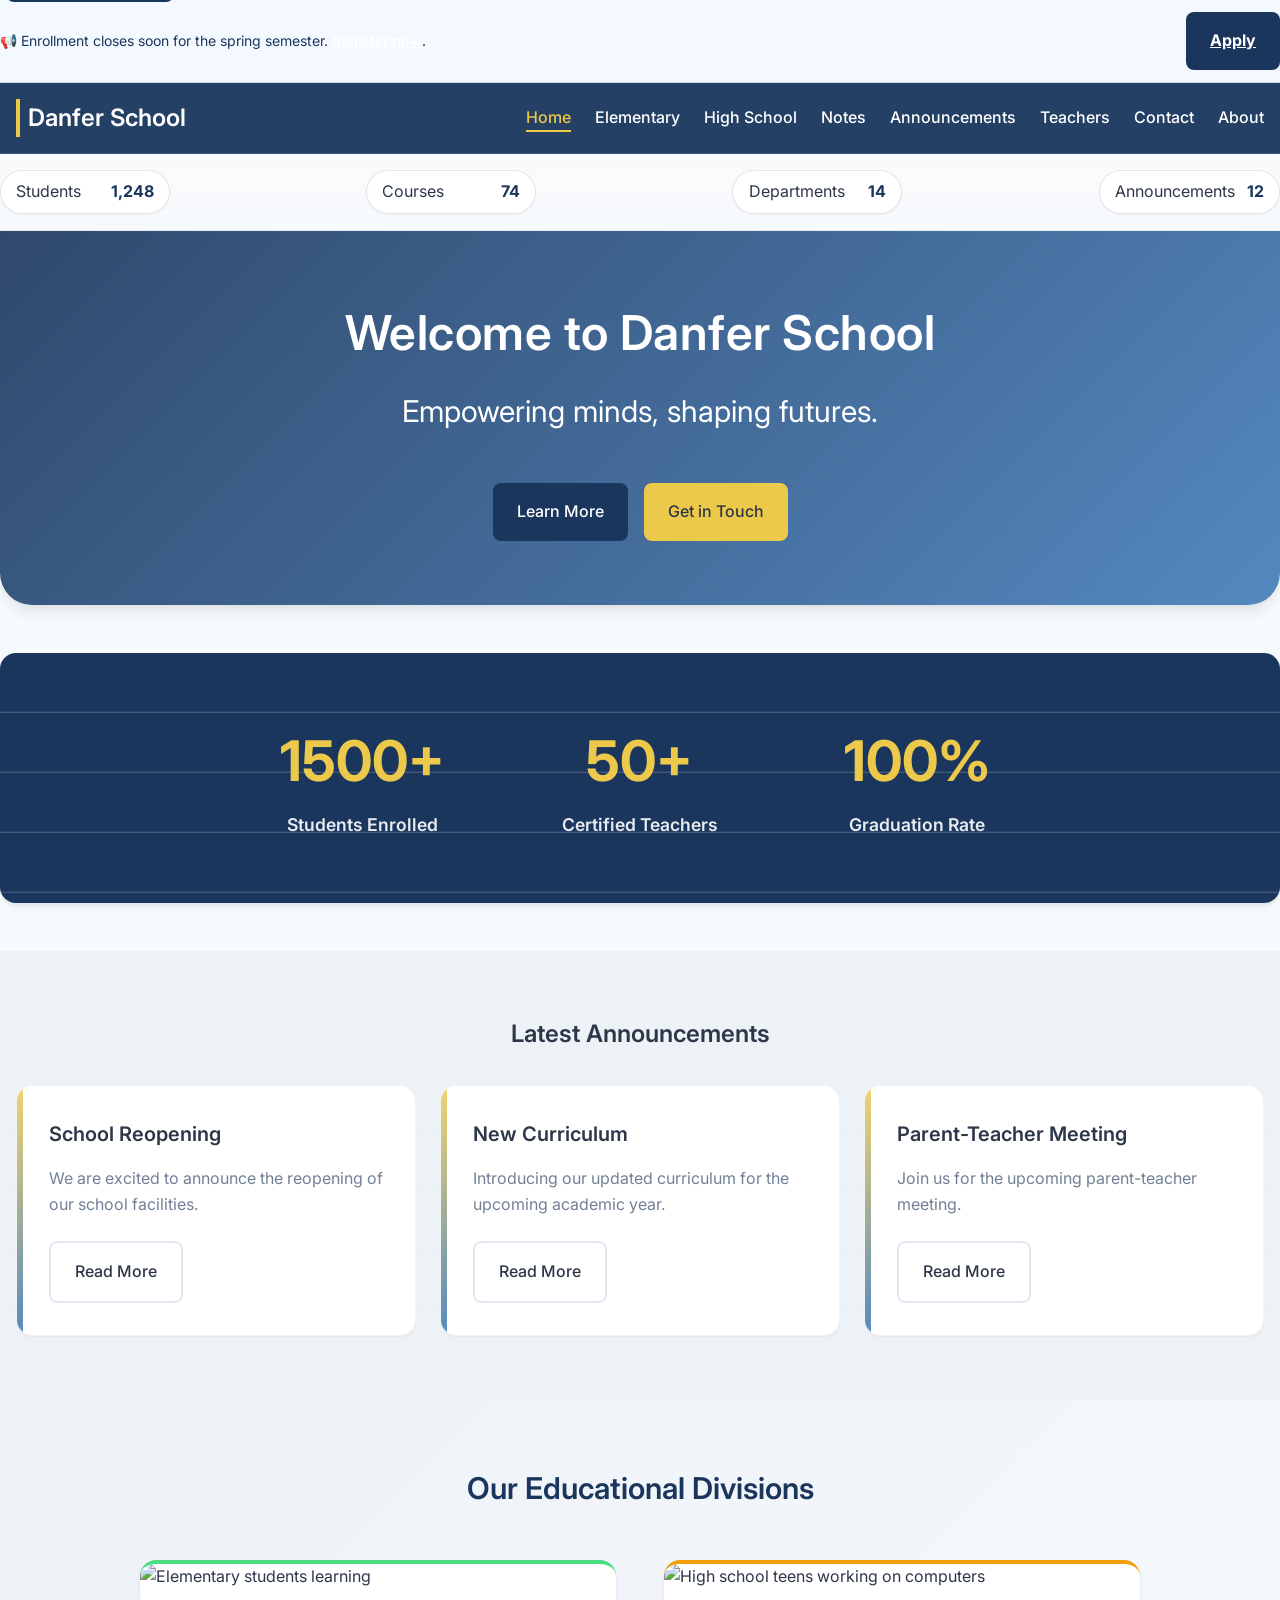
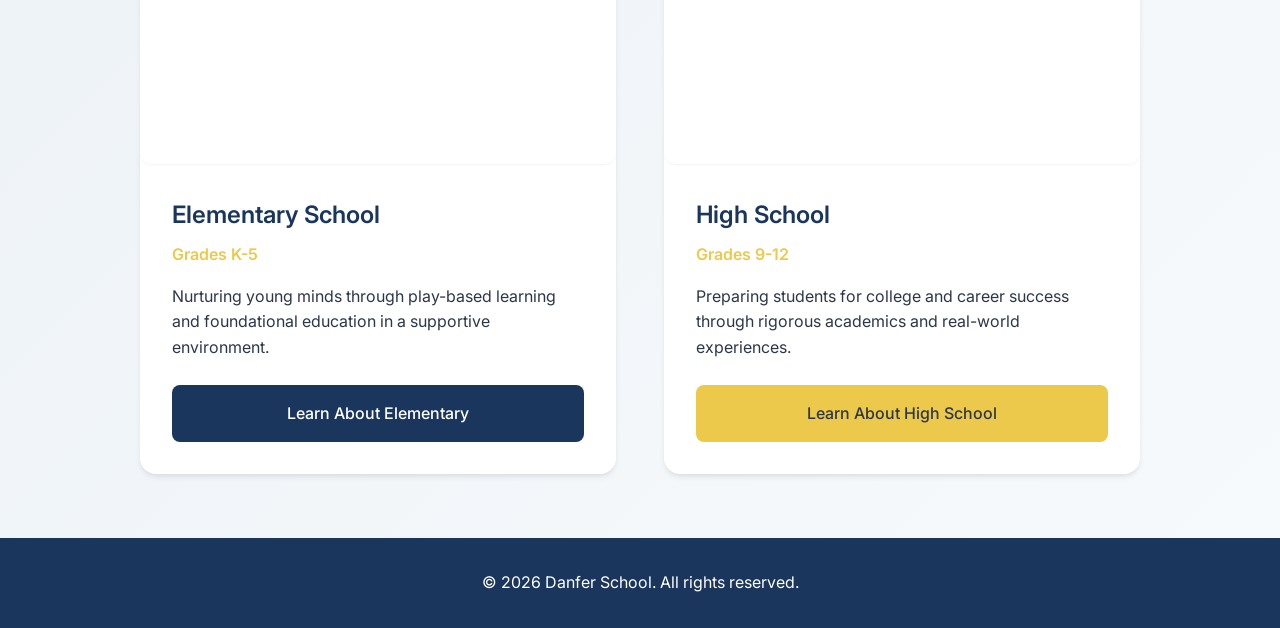
==== index.html @ e5ae19fd "Initial commit: Completely modernized Danfer School with premium SaaS styling and dynamic JS animati" ====
<!DOCTYPE html>
<html lang="en">
<head>
    <meta charset="UTF-8">
    <meta name="viewport" content="width=device-width, initial-scale=1.0">
    <title>Danfer School - Home</title>
    <link rel="stylesheet" href="styles.css">
    <link href="https://fonts.googleapis.com/css2?family=Inter:wght@400;600;700&family=Roboto:wght@400;500&display=swap" rel="stylesheet">
</head>
<body>
    <a href="#main-content" class="skip-link">Skip to main content</a>
    <div class="global-alert">
        <div class="container">
            <p>📢 Enrollment closes soon for the spring semester. <a href="contact.html">Register now</a>.</p>
            <a href="contact.html" class="btn btn-primary">Apply</a>
        </div>
    </div>
    <header class="navbar">
        <div class="container">
            <div class="navbar-brand">
                <h1>Danfer School</h1>
            </div>
            <nav class="navbar-nav">
                <ul>
                    <li><a href="index.html" class="active">Home</a></li>
                    <li><a href="elementary.html">Elementary</a></li>
                    <li><a href="highschool.html">High School</a></li>
                    <li><a href="notes.html">Notes</a></li>
                    <li><a href="announcements.html">Announcements</a></li>
                    <li><a href="teachers.html">Teachers</a></li>
                    <li><a href="contact.html">Contact</a></li>
                    <li><a href="about.html">About</a></li>
                </ul>
            </nav>
            <div class="hamburger">
                <span></span>
                <span></span>
                <span></span>
            </div>
        </div>
    </header>

    <div class="dashboard-widgets">
        <div class="container widget-row">
            <div class="widget-pill"><span>Students</span><strong>1,248</strong></div>
            <div class="widget-pill"><span>Courses</span><strong>74</strong></div>
            <div class="widget-pill"><span>Departments</span><strong>14</strong></div>
            <div class="widget-pill"><span>Announcements</span><strong>12</strong></div>
        </div>
    </div>

    <main id="main-content">
        <section class="hero hero-carousel section fade-up">
            <!-- Carousel Backgrounds -->
            <div class="hero-bg active" style="background-image: linear-gradient(135deg, rgba(26, 54, 93, 0.9), rgba(43, 108, 176, 0.8)), url('https://images.unsplash.com/photo-1523050854058-8df90110c9f1?q=80&w=1600&auto=format&fit=crop');"></div>
            <div class="hero-bg" style="background-image: linear-gradient(135deg, rgba(26, 54, 93, 0.9), rgba(43, 108, 176, 0.8)), url('https://images.unsplash.com/photo-1509062522246-3755977927d7?q=80&w=1600&auto=format&fit=crop');"></div>
            <div class="hero-bg" style="background-image: linear-gradient(135deg, rgba(26, 54, 93, 0.9), rgba(43, 108, 176, 0.8)), url('https://images.unsplash.com/photo-1529390079861-591de354faf5?q=80&w=1600&auto=format&fit=crop');"></div>
            
            <div class="container hero-content">
                <h2 id="hero-title">Welcome to Danfer School</h2>
                <p id="hero-subtitle">Empowering minds, shaping futures.</p>
                <div class="hero-buttons">
                    <a href="about.html" class="btn btn-primary">Learn More</a>
                    <a href="contact.html" class="btn btn-accent">Get in Touch</a>
                </div>
            </div>
        </section>

        <!-- Trust Counters Section -->
        <section class="stats-section section fade-up">
            <div class="container">
                <div class="stats-grid">
                    <div class="stat-card">
                        <h3 class="stat-number" data-target="1500" data-suffix="+">0</h3>
                        <p>Students Enrolled</p>
                    </div>
                    <div class="stat-card">
                        <h3 class="stat-number" data-target="50" data-suffix="+">0</h3>
                        <p>Certified Teachers</p>
                    </div>
                    <div class="stat-card">
                        <h3 class="stat-number" data-target="100" data-suffix="%">0</h3>
                        <p>Graduation Rate</p>
                    </div>
                </div>
            </div>
        </section>

        <section class="announcements-preview section fade-up">
            <div class="container">
                <h3>Latest Announcements</h3>
                <div class="cards">
                    <div class="card">
                        <h4>School Reopening</h4>
                        <p>We are excited to announce the reopening of our school facilities.</p>
                        <a href="announcements.html" class="btn btn-secondary">Read More</a>
                    </div>
                    <div class="card">
                        <h4>New Curriculum</h4>
                        <p>Introducing our updated curriculum for the upcoming academic year.</p>
                        <a href="announcements.html" class="btn btn-secondary">Read More</a>
                    </div>
                    <div class="card">
                        <h4>Parent-Teacher Meeting</h4>
                        <p>Join us for the upcoming parent-teacher meeting.</p>
                        <a href="announcements.html" class="btn btn-secondary">Read More</a>
                    </div>
                </div>
            </div>
        </section>

        <section class="school-sections section fade-up">
            <div class="container">
                <h3>Our Educational Divisions</h3>
                <div class="school-cards">
                    <div class="school-card elementary-card">
                        <!-- ELEMENTARY SCHOOL IMAGE: Add an image representing elementary education -->
                        <img src="https://images.unsplash.com/photo-1503676260728-1c00da094a0b?q=80&w=600&auto=format&fit=crop" alt="Elementary students learning" class="school-image">
                        <div class="school-content">
                            <h4>Elementary School</h4>
                            <p>Grades K-5</p>
                            <p>Nurturing young minds through play-based learning and foundational education in a supportive environment.</p>
                            <a href="elementary.html" class="btn btn-primary">Learn About Elementary</a>
                        </div>
                    </div>
                    <div class="school-card highschool-card">
                        <!-- HIGH SCHOOL IMAGE: Add an image representing high school education -->
                        <img src="https://images.unsplash.com/photo-1529390079861-591de354faf5?q=80&w=600&auto=format&fit=crop" alt="High school teens working on computers" class="school-image">
                        <div class="school-content">
                            <h4>High School</h4>
                            <p>Grades 9-12</p>
                            <p>Preparing students for college and career success through rigorous academics and real-world experiences.</p>
                            <a href="highschool.html" class="btn btn-accent">Learn About High School</a>
                        </div>
                    </div>
                </div>
            </div>
        </section>
    </main>

    <footer>
        <div class="container">
            <p>&copy; 2026 Danfer School. All rights reserved.</p>
        </div>
    </footer>

    <script src="script.js"></script>
</body>
</html>
---- styles.css ----
/* =============================================
   CSS ROOT - School Website (Recommended)
   ============================================= */

:root {
    /* ==================== 1. BRAND COLORS ==================== */
    --primary-color: #1a365d;      /* Deep Navy Blue - Main brand color */
    --primary-light: #2b6cb0;      /* Lighter blue for hover/active states */
    --primary-dark: #132a4a;       /* Darker shade for headers */

    --accent-color: #ecc94b;       /* Gold/Yellow - Highlights, buttons, alerts */
    --accent-light: #f0d17a;

    /* ==================== 2. TEXT COLORS ==================== */
    --text-dark: #2d3748;          /* Main text color */
    --text-muted: #718096;         /* Secondary text (dates, descriptions) */
    --text-light: #ffffff;         /* White text on dark backgrounds */
    --text-main: #2d3748;          /* Alias for text-dark */

    /* ==================== 3. BACKGROUND COLORS ==================== */
    --bg-main: #f7fafc;            /* Main page background */
    --bg-surface: #ffffff;         /* Cards, sections, modals */
    --bg-alt: #edf2f7;             /* Alternating sections / subtle backgrounds */

    /* ==================== 4. TYPOGRAPHY ==================== */
    --font-primary: 'Inter', system-ui, -apple-system, sans-serif;
    --font-secondary: 'Roboto', system-ui, sans-serif;
    --font-body: 'Inter', system-ui, -apple-system, sans-serif;
    --font-heading: 'Inter', system-ui, -apple-system, sans-serif;

    --font-size-xs: 0.75rem;       /* 12px */
    --font-size-sm: 0.875rem;      /* 14px */
    --font-size-base: 1rem;        /* 16px */
    --font-size-lg: 1.125rem;      /* 18px */
    --font-size-xl: 1.25rem;       /* 20px */
    --font-size-2xl: 1.5rem;       /* 24px */
    --font-size-3xl: 1.875rem;     /* 30px */
    --font-size-4xl: 2.25rem;      /* 36px */

    --text-xs: 0.75rem;            /* 12px */
    --text-sm: 0.875rem;           /* 14px */
    --text-base: 1rem;             /* 16px */
    --text-lg: 1.125rem;           /* 18px */
    --text-xl: 1.25rem;            /* 20px */
    --text-2xl: 1.5rem;            /* 24px */
    --text-3xl: 1.875rem;          /* 30px */
    --text-4xl: 2.25rem;           /* 36px */

    --font-weight-light: 300;
    --font-weight-regular: 400;
    --font-weight-medium: 500;
    --font-weight-semibold: 600;
    --font-weight-bold: 700;

    /* ==================== 5. SPACING ==================== */
    --spacing-xs: 0.25rem;         /* 4px */
    --spacing-sm: 0.5rem;          /* 8px */
    --spacing-md: 1rem;            /* 16px */
    --spacing-lg: 1.5rem;          /* 24px */
    --spacing-xl: 2rem;            /* 32px */
    --spacing-2xl: 3rem;           /* 48px */
    --spacing-3xl: 4rem;           /* 64px */

    --space-xs: 0.25rem;           /* 4px */
    --space-sm: 0.5rem;            /* 8px */
    --space-md: 1rem;              /* 16px */
    --space-lg: 1.5rem;            /* 24px */
    --space-xl: 2rem;              /* 32px */
    --space-2xl: 3rem;             /* 48px */
    --space-3xl: 4rem;             /* 64px */

    /* ==================== 6. BORDERS & RADIUS ==================== */
    --border-radius-sm: 8px;
    --border-radius-md: 12px;
    --border-radius-lg: 16px;
    --border-radius-xl: 24px;
    --border-radius-full: 9999px;

    --border-color: #e2e8f0;

    /* ==================== 7. SHADOWS ==================== */
    --shadow-sm: 0 1px 2px rgba(0, 0, 0, 0.05);
    --shadow-md: 0 4px 6px -1px rgba(0, 0, 0, 0.08), 0 2px 4px -1px rgba(0, 0, 0, 0.04);
    --shadow-lg: 0 10px 15px -3px rgba(0, 0, 0, 0.08), 0 4px 6px -2px rgba(0, 0, 0, 0.04);
    --shadow-xl: 0 20px 25px -5px rgba(0, 0, 0, 0.1), 0 10px 10px -5px rgba(0, 0, 0, 0.04);
    --shadow-hover: 0 20px 25px -5px rgba(26, 54, 93, 0.15), 0 10px 10px -5px rgba(26, 54, 93, 0.1);

    /* ==================== 8. TRANSITIONS ==================== */
    --transition-fast: all 0.2s cubic-bezier(0.4, 0, 0.2, 1);
    --transition-normal: all 0.3s cubic-bezier(0.4, 0, 0.2, 1);
    --transition-slow: all 0.5s cubic-bezier(0.4, 0, 0.2, 1);
    --transition-base: all 0.3s cubic-bezier(0.4, 0, 0.2, 1);

    /* ==================== 9. LAYOUT ==================== */
    --container-max-width: 1280px;
    --header-height: 80px;

    /* ==================== 10. BREAKPOINTS ==================== */
    --breakpoint-sm: 576px;        /* Small devices */
    --breakpoint-md: 768px;        /* Medium devices (tablets) */
    --breakpoint-lg: 992px;        /* Large devices (desktops) */
    --breakpoint-xl: 1200px;       /* Extra large devices */
}


/* Global Styles */
* {
    margin: 0;
    padding: 0;
    box-sizing: border-box;
}

body {
    font-family: var(--font-body);
    color: var(--text-main);
    background-color: var(--bg-main);
    line-height: 1.6;
    -webkit-font-smoothing: antialiased;
    -moz-osx-font-smoothing: grayscale;
}

h1, h2, h3, h4, h5, h6 {
    font-family: var(--font-heading);
    font-weight: 600;
}

.container {
    max-width: var(--container-max-width);
    margin: 0 auto;
    padding: 0 var(--space-md);
}

/* Navbar */
.navbar {
    background-color: rgba(26, 54, 93, 0.95);
    backdrop-filter: blur(10px);
    -webkit-backdrop-filter: blur(10px);
    color: var(--text-light);
    padding: var(--space-md) 0;
    position: sticky;
    top: 0;
    z-index: 1000;
    transition: var(--transition-base);
    border-bottom: 1px solid rgba(255, 255, 255, 0.1);
}

.navbar.scrolled {
    box-shadow: var(--shadow-lg);
}

.navbar .container {
    display: flex;
    justify-content: space-between;
    align-items: center;
}

.navbar-brand {
    border-left: 4px solid var(--accent-color);
    padding-left: var(--space-sm);
}

.navbar-brand h1 {
    font-size: var(--text-2xl);
}

.global-alert {
    background: #f4f8ff;
    border-bottom: 1px solid rgba(26, 54, 93, 0.16);
}

.global-alert .container {
    display: flex;
    justify-content: space-between;
    align-items: center;
    gap: var(--space-lg);
    color: var(--primary-color);
    padding: 0.75rem 0;
}

.global-alert p { margin: 0; font-size: var(--text-sm); }
.global-alert a { color: var(--bg-surface);text-decoration: none; font-weight: 700; text-decoration: underline; }

.dashboard-widgets {
    background: linear-gradient(180deg, rgba(250, 250, 252, 0.8), rgba(247, 250, 252, 0.6));
    border-bottom: 1px solid rgba(26, 54, 93, 0.08);
}

.widget-row {
    display: flex;
    justify-content: space-between;
    flex-wrap: wrap;
    gap: var(--space-md);
    padding: var(--space-md) 0;
}

.widget-pill {
    background: var(--bg-surface);
    border: 1px solid rgba(26, 54, 93, 0.12);
    border-radius: 999px;
    display: inline-flex;
    align-items: center;
    justify-content: space-between;
    gap: var(--space-xs);
    padding: 0.5rem 0.95rem;
    min-width: 170px;
    box-shadow: var(--shadow-sm);
    color: var(--text-main);
    transition: all var(--transition-fast);
}

.widget-pill strong { font-size: 1rem; margin-left: 0.5rem; color: var(--primary-color); }

.widget-pill:hover { transform: translateY(-2px); box-shadow: var(--shadow-md); }

.navbar-nav ul {
    list-style: none;
    display: flex;
    gap: var(--space-lg);
}

.navbar-nav a {
    color: var(--text-light);
    text-decoration: none;
    font-weight: 500;
    position: relative;
    transition: color var(--transition-fast);
}

.navbar-nav a:hover,
.navbar-nav a.active {
    color: var(--accent-color);
}

.navbar-nav a::after {
    content: '';
    position: absolute;
    width: 0;
    height: 2px;
    bottom: -5px;
    left: 0;
    background-color: var(--accent-color);
    transition: width var(--transition-fast);
}

.navbar-nav a:hover::after,
.navbar-nav a.active::after {
    width: 100%;
}

.hamburger {
    display: none;
    flex-direction: column;
    cursor: pointer;
    padding: var(--space-sm);
    border-radius: var(--border-radius-sm);
    transition: background-color var(--transition-fast);
    -webkit-tap-highlight-color: transparent;
}

.hamburger:hover {
    background-color: rgba(255, 255, 255, 0.1);
}

.hamburger span {
    width: 25px;
    height: 3px;
    background-color: var(--text-light);
    margin: 3px 0;
    transition: var(--transition-fast);
    border-radius: 1px;
}

.hamburger.active span:nth-child(1) {
    transform: rotate(-45deg) translate(-5px, 6px);
}

.hamburger.active span:nth-child(2) {
    opacity: 0;
}

.hamburger.active span:nth-child(3) {
    transform: rotate(45deg) translate(-5px, -6px);
}

/* Hero */
.hero-carousel {
    position: relative;
    color: var(--text-light) !important;
    padding: var(--space-4xl) 0;
    text-align: center;
    border-radius: 0 0 2rem 2rem;
    box-shadow: var(--shadow-lg);
    margin-bottom: var(--space-2xl);
    overflow: hidden;
}

.hero-bg {
    position: absolute;
    top: 0; left: 0; right: 0; bottom: 0;
    background-size: cover;
    background-position: center;
    opacity: 0;
    transition: opacity 1.5s ease-in-out;
    z-index: 1;
}

.hero-bg.active {
    opacity: 1;
}

.hero-content {
    position: relative;
    z-index: 2;
    transition: opacity 0.5s ease;
}

/* Stats Section */
.stats-section {
    background-color: var(--primary-color);
    color: var(--text-light);
    border-radius: var(--border-radius-lg);
    margin-bottom: var(--space-2xl);
    padding: var(--space-2xl) var(--space-xl);
    box-shadow: var(--shadow-md);
}

.stats-grid {
    display: grid;
    grid-template-columns: repeat(auto-fit, minmax(200px, 1fr));
    gap: var(--space-xl);
    text-align: center;
}

.stat-card h3 {
    font-size: 3.5rem;
    color: var(--accent-color);
    margin-bottom: var(--space-xs);
    font-weight: 700;
}

.stat-card p {
    font-size: 1.1rem;
    font-weight: 600;
    opacity: 0.9;
}

.hero h2 {
    font-size: var(--text-3xl);
    margin-bottom: var(--space-md);
}

.hero p {
    font-size: var(--text-xl);
    margin-bottom: var(--space-2xl);
}

.hero-buttons {
    display: flex;
    gap: var(--space-md);
    justify-content: center;
    flex-wrap: wrap;
}

.hero-image {
    width: 100%;
    max-width: 600px;
    height: auto;
    border-radius: var(--border-radius-lg);
    box-shadow: var(--shadow-md);
    margin: 0 auto var(--space-lg);
}

.section {
    padding: var(--space-3xl) 0;
    background-image: repeating-linear-gradient(180deg, transparent 0, transparent 58px, rgba(234, 239, 249, 0.25) 60px);
}

.section h2 {
    font-size: var(--text-3xl);
    margin-bottom: var(--space-md);
    letter-spacing: 0.01em;
}

.section-subtitle {
    color: var(--text-muted);
    font-size: var(--text-lg);
    margin-bottom: var(--space-2xl);
}

/* Buttons */
.btn {
    display: inline-block;
    padding: var(--space-md) var(--space-lg);
    border-radius: var(--border-radius-sm);
    text-decoration: none;
    font-weight: 500;
    transition: all var(--transition-fast);
    cursor: pointer;
    border: none;
    text-align: center;
}

.btn-primary {
    background-color: var(--primary-color);
    color: var(--text-light);
}

.btn-primary:hover {
    background-color: var(--primary-light);
    transform: scale(1.05);
}

.btn-accent {
    background-color: var(--accent-color);
    color: var(--text-main);
}

.btn-accent:hover {
    background-color: #d69e2e;
    transform: scale(1.05);
    box-shadow: 0 0 10px rgba(236, 201, 75, 0.5);
}

.btn-secondary {
    background-color: transparent;
    color: var(--text-main);
    border: 2px solid var(--border-color);
}

.btn-secondary:hover {
    background-color: var(--bg-alt);
    border-color: var(--primary-light);
    color: var(--primary-color);
    transform: scale(1.02);
}

/* Image Globals */
img {
    max-width: 100%;
    height: auto;
    object-fit: cover;
    border-radius: var(--border-radius-md);
    transition: transform 0.4s cubic-bezier(0.4, 0, 0.2, 1), box-shadow 0.4s cubic-bezier(0.4, 0, 0.2, 1);
}

.program-image, .subject-image, .announcement-image, .school-image {
    box-shadow: var(--shadow-sm);
    width: 100%;
}

.school-image { height: 250px; }
.program-image { height: 200px; margin-bottom: var(--space-lg); }
.subject-image { height: 150px; margin-bottom: var(--space-lg); }
.announcement-image { height: 180px; margin-bottom: var(--space-md); }

.card:hover .program-image, 
.card:hover .subject-image, 
.announcement-item:hover .announcement-image,
.school-card:hover .school-image {
    transform: scale(1.03);
    box-shadow: var(--shadow-md);
}

/* Cards */
.cards {
    display: grid;
    grid-template-columns: repeat(auto-fit, minmax(300px, 1fr));
    gap: var(--space-lg);
    margin-top: var(--space-xl);
}

.card, .announcement-item, .teacher-card, .note-card {
    background-color: var(--bg-surface);
    padding: var(--space-xl);
    border-radius: var(--border-radius-lg);
    box-shadow: var(--shadow-sm);
    transition: var(--transition-base);
    position: relative;
    border: 1px solid rgba(15, 23, 42, 0.05);
    overflow: hidden;
}

.card::before, .announcement-item::before, .teacher-card::before, .note-card::before {
    content: '';
    position: absolute;
    top: 0;
    left: 0;
    width: 6px;
    height: 100%;
    background: linear-gradient(180deg, var(--accent-color), var(--primary-light));
    opacity: 0.8;
}

.card:hover, .announcement-item:hover, .teacher-card:hover, .note-card:hover {
    transform: translateY(-6px);
    box-shadow: var(--shadow-hover);
    border-color: rgba(15, 23, 42, 0.1);
}

.card h4 {
    font-size: var(--text-xl);
    margin-bottom: var(--space-md);
}

.card p {
    color: var(--text-muted);
    margin-bottom: var(--space-lg);
}

.note-card { min-height: 260px; }
.note-card h4 { color: var(--primary-color); margin-bottom: var(--space-xs); }
.note-card .subject { font-size: var(--text-sm); color: var(--text-muted); font-weight: 600; margin-bottom: var(--space-sm); }
.subject-image { width: 80px; height: 80px; border-radius: var(--border-radius-md); margin-bottom: var(--space-md); }

/* Sections */
.announcements-preview {
    padding: var(--space-3xl) 0;
    background-color: var(--bg-alt);
}

.announcements-preview h3 {
    font-size: var(--text-2xl);
    text-align: center;
    margin-bottom: var(--space-xl);
}

/* Footer */
footer {
    background-color: var(--primary-color);
    color: var(--text-light);
    padding: var(--space-xl) 0;
    text-align: center;
}

/* =============================================
   RESPONSIVE DESIGN - Mobile First Approach
   ============================================= */

/* Navbar Mobile/Tablet Responsiveness */
@media (max-width: 991.98px) {
    .navbar {
        padding: var(--space-sm) 0;
    }
    .navbar-brand h1 {
        font-size: var(--text-xl);
    }
    .navbar-nav {
        display: none;
        position: absolute;
        top: 100%;
        left: 0;
        width: 100%;
        background-color: var(--primary-color);
        flex-direction: column;
        padding: var(--space-md);
        box-shadow: var(--shadow-lg);
        border-top: 1px solid var(--primary-light);
    }
    .navbar-nav.active {
        display: flex;
    }
    .navbar-nav ul {
        flex-direction: column;
        gap: var(--space-md);
        width: 100%;
    }
    .navbar-nav li {
        width: 100%;
    }
    .navbar-nav a {
        display: block;
        padding: var(--space-sm) 0;
        border-bottom: 1px solid rgba(255, 255, 255, 0.1);
    }
    .navbar-nav a:last-child {
        border-bottom: none;
    }
    .hamburger {
        display: flex;
    }
    .global-alert .container {
        flex-direction: column;
        gap: var(--space-sm);
        text-align: center;
    }
    .global-alert .btn {
        width: 100%;
        white-space: nowrap;
        margin-top: 0.5rem;
    }
}

/* Extra Small Devices (phones, <576px) */
@media (max-width: 575.98px) {
    .container {
        padding: 0 var(--space-sm);
    }

    /* Navigation styles moved to 991.98px breakpoint */

    /* Global Alert styles moved to 991.98px breakpoint */

    /* Dashboard Widgets */
    .widget-row {
        flex-direction: column;
        gap: var(--space-sm);
    }

    .widget-pill {
        min-width: auto;
        justify-content: center;
    }

    /* Hero */
    .hero {
        padding: var(--space-2xl) 0;
    }

    .hero h2 {
        font-size: var(--text-2xl);
        margin-bottom: var(--space-lg);
    }

    .hero p {
        font-size: var(--text-lg);
        margin-bottom: var(--space-xl);
    }

    .hero-buttons {
        flex-direction: column;
        align-items: stretch;
        gap: var(--space-sm);
    }

    .hero-buttons .btn {
        width: 100%;
        padding: var(--space-lg);
    }

    /* Cards */
    .cards {
        grid-template-columns: 1fr;
        gap: var(--space-md);
        margin-top: var(--space-lg);
    }

    .card, .announcement-item, .teacher-card, .note-card {
        padding: var(--space-lg);
    }

    /* School Cards */
    .school-cards {
        grid-template-columns: 1fr;
        gap: var(--space-xl);
    }

    .school-content {
        padding: var(--space-lg);
    }

    /* Features Grid */
    .features-grid {
        grid-template-columns: 1fr;
        gap: var(--space-lg);
    }

    /* Stats Grid */
    .stats-grid {
        grid-template-columns: 1fr;
        gap: var(--space-lg);
    }

    /* Filter Buttons */
    .filter-buttons {
        flex-direction: column;
        align-items: stretch;
    }

    .filter-btn {
        width: 100%;
        padding: var(--space-md);
    }

    /* Contact */
    .contact-content {
        grid-template-columns: 1fr;
        gap: var(--space-2xl);
    }

    /* Sections */
    .section {
        padding: var(--space-2xl) 0;
    }

    .section h2 {
        font-size: var(--text-2xl);
        margin-bottom: var(--space-lg);
    }

    .section-subtitle {
        font-size: var(--text-base);
        margin-bottom: var(--space-xl);
    }

    /* Footer */
    footer {
        padding: var(--space-lg) 0;
        text-align: center;
    }
}

/* Small Devices (phones, 576px and up) */
@media (min-width: 576px) and (max-width: 767.98px) {
    .container {
        padding: 0 var(--space-md);
    }

    .hero h2 {
        font-size: var(--text-3xl);
    }

    .hero p {
        font-size: var(--text-xl);
    }

    .cards {
        grid-template-columns: repeat(auto-fit, minmax(280px, 1fr));
    }

    .school-cards {
        grid-template-columns: 1fr;
    }

    .features-grid {
        grid-template-columns: repeat(2, 1fr);
    }

    .stats-grid {
        grid-template-columns: repeat(2, 1fr);
    }

    .filter-buttons {
        justify-content: center;
    }

    .filter-btn {
        flex: 0 0 auto;
        min-width: 140px;
    }
}

/* Medium Devices (tablets, 768px and up) */
@media (min-width: 768px) and (max-width: 991.98px) {
    .container {
        padding: 0 var(--space-lg);
    }

    .hero h2 {
        font-size: var(--text-4xl);
    }

    .hero p {
        font-size: var(--text-2xl);
    }

    .cards {
        grid-template-columns: repeat(auto-fit, minmax(320px, 1fr));
    }

    .school-cards {
        grid-template-columns: repeat(2, 1fr);
    }

    .features-grid {
        grid-template-columns: repeat(3, 1fr);
    }

    .stats-grid {
        grid-template-columns: repeat(4, 1fr);
    }

    .contact-content {
        grid-template-columns: 1fr 1fr;
    }

    /* Navigation gap removed for tablet, as hamburger is used */
}

/* Large Devices (desktops, 992px and up) */
@media (min-width: 992px) and (max-width: 1199.98px) {
    .container {
        max-width: 960px;
    }

    .cards {
        grid-template-columns: repeat(auto-fit, minmax(350px, 1fr));
    }

    .school-cards {
        grid-template-columns: repeat(2, 1fr);
        max-width: 900px;
    }

    .features-grid {
        grid-template-columns: repeat(4, 1fr);
    }
}

/* Extra Large Devices (large desktops, 1200px and up) */
@media (min-width: 1200px) {
    .container {
        max-width: var(--container-max-width);
    }

    .cards {
        grid-template-columns: repeat(auto-fit, minmax(380px, 1fr));
    }

    .school-cards {
        grid-template-columns: repeat(auto-fit, minmax(450px, 1fr));
        max-width: 1100px;
    }

    .features-grid {
        grid-template-columns: repeat(auto-fit, minmax(280px, 1fr));
    }

    .hero h2 {
        font-size: 3rem; /* Custom size for very large screens */
    }

    .hero p {
        font-size: var(--text-3xl);
    }
}

/* Print Styles */
@media print {
    .navbar,
    .hero-buttons,
    footer {
        display: none !important;
    }

    .hero {
        background: white !important;
        color: black !important;
        padding: var(--space-lg) 0;
    }

    .card, .announcement-item, .teacher-card, .note-card {
        box-shadow: none !important;
        border: 1px solid #ccc !important;
        break-inside: avoid;
    }

    .section {
        page-break-before: always;
    }
}

/* Page-specific styles */

/* Notes page */
.notes-section {
    padding: var(--space-3xl) 0;
}

.notes-section h2 {
    font-size: var(--text-3xl);
    text-align: center;
    margin-bottom: var(--space-xl);
}

.search-input {
    width: 100%;
    max-width: 400px;
    padding: var(--space-md);
    border: 1px solid #e2e8f0;
    border-radius: var(--border-radius-sm);
    font-size: var(--text-base);
    margin-bottom: var(--space-xl);
    transition: border-color var(--transition-fast);
}

.search-input:focus {
    outline: none;
    border-color: var(--primary-light);
}

/* Announcements page */
.announcements-section {
    padding: var(--space-3xl) 0;
}

.announcements-section h2 {
    font-size: var(--text-3xl);
    text-align: center;
    margin-bottom: var(--space-xl);
}

.announcement-list {
    max-width: 800px;
    margin: 0 auto;
}

.announcement-item {
    background-color: var(--bg-surface);
    padding: var(--space-xl);
    margin-bottom: var(--space-lg);
    border-radius: var(--border-radius-md);
    box-shadow: var(--shadow-md);
    transition: all var(--transition-base);
}

.announcement-item:hover {
    transform: translateY(-2px);
    box-shadow: var(--shadow-lg);
}

.announcement-item h4 {
    font-size: var(--text-xl);
    margin-bottom: var(--space-sm);
}

.announcement-item .date {
    color: var(--text-muted);
    font-size: var(--text-sm);
    margin-bottom: var(--space-md);
}

.announcement-image {
    width: 60px;
    height: 60px;
    border-radius: var(--border-radius-md);
    margin-bottom: var(--space-md);
}

/* Teachers page */
.teachers-section {
    padding: var(--space-3xl) 0;
}

.teachers-section h2 {
    font-size: var(--text-3xl);
    text-align: center;
    margin-bottom: var(--space-xl);
}

.teacher-card {
    text-align: center;
}

.teacher-avatar {
    width: 80px;
    height: 80px;
    background-color: var(--primary-color);
    color: var(--text-light);
    border-radius: 50%;
    display: flex;
    align-items: center;
    justify-content: center;
    font-size: var(--text-xl);
    font-weight: 700;
    margin: 0 auto var(--space-md);
}

.teacher-photo {
    width: 100px;
    height: 100px;
    border-radius: 50%;
    object-fit: cover;
    margin: 0 auto var(--space-md);
    border: 4px solid var(--bg-surface);
    box-shadow: var(--shadow-md);
    transition: transform 0.4s cubic-bezier(0.4, 0, 0.2, 1);
}

.teacher-photo:hover {
    transform: scale(1.05);
}

.teacher-card .subject {
    color: var(--accent-color);
    font-weight: 500;
    margin-bottom: var(--space-sm);
}

/* Contact page */
.contact-section {
    padding: var(--space-3xl) 0;
}

.contact-section h2 {
    font-size: var(--text-3xl);
    text-align: center;
    margin-bottom: var(--space-xl);
}

.contact-content {
    display: grid;
    grid-template-columns: 1fr 1fr;
    gap: var(--space-3xl);
    max-width: 1000px;
    margin: 0 auto;
}

.contact-info h3 {
    font-size: var(--text-2xl);
    margin-bottom: var(--space-md);
}

.contact-info p {
    margin-bottom: var(--space-lg);
}

.info-item {
    margin-bottom: var(--space-md);
}

.contact-form .form-group {
    margin-bottom: var(--space-lg);
}

.contact-form label {
    display: block;
    margin-bottom: var(--space-sm);
    font-weight: 500;
}

.contact-form input,
.contact-form textarea {
    width: 100%;
    padding: var(--space-md) var(--space-lg);
    border: 1px solid var(--border-color);
    border-radius: var(--border-radius-sm);
    font-size: var(--text-base);
    transition: var(--transition-base);
    background-color: #f8fafc;
}

.contact-form input:focus,
.contact-form textarea:focus {
    outline: none;
    border-color: var(--primary-light);
    background-color: var(--bg-surface);
    box-shadow: 0 0 0 3px rgba(43, 108, 176, 0.2);
}

/* About page */
.about-section {
    padding: var(--space-3xl) 0;
}

.about-section h2 {
    font-size: var(--text-3xl);
    text-align: center;
    margin-bottom: var(--space-xl);
}

.about-content {
    max-width: 800px;
    margin: 0 auto;
}

.about-content h3 {
    font-size: var(--text-2xl);
    margin: var(--space-2xl) 0 var(--space-md);
}

.about-content p {
    margin-bottom: var(--space-lg);
}

.about-content ul {
    margin-bottom: var(--space-lg);
    padding-left: var(--space-xl);
}

.about-content li {
    margin-bottom: var(--space-sm);
}

/* Additional Mobile Adjustments */
@media (max-width: 767.98px) {
    .contact-content {
        grid-template-columns: 1fr;
        gap: var(--space-2xl);
    }

    .search-input {
        max-width: 100%;
        padding: var(--space-lg);
        font-size: var(--text-lg);
    }

    .announcement-list {
        padding: 0 var(--space-sm);
    }

    .program-card ul {
        padding-left: var(--space-md);
    }

    .program-card li {
        font-size: var(--text-sm);
    }
}

/* =============================================
   ACCESSIBILITY & FOCUS STATES
   ============================================= */

/* Focus states for keyboard navigation */
.navbar-nav a:focus,
.btn:focus,
.filter-btn:focus,
.contact-form input:focus,
.contact-form textarea:focus,
.search-input:focus {
    outline: 2px solid var(--accent-color);
    outline-offset: 2px;
}

.hamburger:focus {
    outline: 2px solid var(--accent-color);
    outline-offset: 2px;
}

/* Skip link for screen readers */
.skip-link {
    position: absolute;
    top: -40px;
    left: 6px;
    background: var(--primary-color);
    color: var(--text-light);
    padding: 8px;
    text-decoration: none;
    border-radius: var(--border-radius-sm);
    z-index: 1000;
    transition: top var(--transition-fast);
}

.skip-link:focus {
    top: 6px;
}

/* High contrast mode support */
@media (prefers-contrast: high) {
    :root {
        --primary-color: #000000;
        --primary-light: #333333;
        --accent-color: #ffff00;
        --text-dark: #000000;
        --text-light: #ffffff;
        --bg-surface: #ffffff;
        --bg-main: #f0f0f0;
    }
}

/* Reduced motion support */
@media (prefers-reduced-motion: reduce) {
    *,
    *::before,
    *::after {
        animation-duration: 0.01ms !important;
        animation-iteration-count: 1 !important;
        transition-duration: 0.01ms !important;
        scroll-behavior: auto !important;
    }
}

/* Dark mode support (if needed in future) */
@media (prefers-color-scheme: dark) {
    :root {
        --bg-main: #1a202c;
        --bg-surface: #2d3748;
        --bg-alt: #4a5568;
        --text-dark: #f7fafc;
        --text-muted: #a0aec0;
    }
}

/* School Sections on Homepage */
.school-sections {
    padding: var(--space-3xl) 0;
    background: linear-gradient(135deg, var(--bg-alt) 0%, var(--bg-main) 100%);
}

.school-sections h3 {
    text-align: center;
    font-size: var(--text-3xl);
    margin-bottom: var(--space-2xl);
    color: var(--primary-color);
}

.school-cards {
    display: grid;
    grid-template-columns: repeat(auto-fit, minmax(400px, 1fr));
    gap: var(--space-2xl);
    max-width: 1000px;
    margin: 0 auto;
}

.school-card {
    background: var(--bg-surface);
    border-radius: var(--border-radius-lg);
    overflow: hidden;
    box-shadow: var(--shadow-md);
    transition: transform 0.3s ease, box-shadow 0.3s ease;
    display: flex;
    flex-direction: column;
}

.school-card:hover {
    transform: translateY(-5px);
    box-shadow: var(--shadow-lg);
}

.elementary-card {
    border-top: 4px solid #4ade80; /* Green accent for elementary */
}

.highschool-card {
    border-top: 4px solid #f59e0b; /* Orange accent for high school */
}

.school-image {
    width: 100%;
    height: 200px;
    object-fit: cover;
}

.school-content {
    padding: var(--space-xl);
    flex: 1;
    display: flex;
    flex-direction: column;
}

.school-content h4 {
    font-size: var(--text-2xl);
    margin-bottom: var(--space-sm);
    color: var(--primary-color);
}

.school-content p:first-of-type {
    font-weight: 600;
    color: var(--accent-color);
    margin-bottom: var(--space-md);
}

.school-content p:last-of-type {
    flex: 1;
    margin-bottom: var(--space-lg);
    color: var(--text-main);
}

/* Elementary and High School Pages */
.elementary-programs,
.highschool-programs {
    background: linear-gradient(135deg, #f0f9ff 0%, #e0f2fe 100%);
}

.highschool-programs {
    background: linear-gradient(135deg, #fef3c7 0%, #fde68a 100%);
}

.program-card {
    text-align: left;
    padding: var(--space-xl);
}

.program-image {
    width: 80px;
    height: 80px;
    border-radius: var(--border-radius-md);
    margin-bottom: var(--space-md);
}

.program-card ul {
    margin: var(--space-md) 0;
    padding-left: var(--space-lg);
}

.program-card li {
    margin-bottom: var(--space-xs);
    color: var(--text-muted);
}

.elementary-features,
.highschool-features {
    background: var(--bg-alt);
}

.features-grid {
    display: grid;
    grid-template-columns: repeat(auto-fit, minmax(250px, 1fr));
    gap: var(--space-xl);
    max-width: 1000px;
    margin: 0 auto;
}

.feature-item {
    text-align: center;
    padding: var(--space-lg);
    background: var(--bg-surface);
    border-radius: var(--border-radius-md);
    box-shadow: var(--shadow-sm);
}

.feature-item h4 {
    font-size: var(--text-lg);
    margin-bottom: var(--space-sm);
    color: var(--primary-color);
}

.graduation-stats {
    background: linear-gradient(135deg, var(--primary-color) 0%, var(--primary-light) 100%);
    color: var(--text-light);
}

.stats-grid {
    display: grid;
    grid-template-columns: repeat(auto-fit, minmax(200px, 1fr));
    gap: var(--space-xl);
    max-width: 800px;
    margin: 0 auto;
    text-align: center;
}

.stat-item strong {
    display: block;
    font-size: var(--text-3xl);
    margin-bottom: var(--space-sm);
}

.stat-item p {
    font-size: var(--text-lg);
    opacity: 0.9;
}

/* Teacher Sections */
.elementary-teachers {
    background: linear-gradient(135deg, #dcfce7 0%, #bbf7d0 100%);
}

.highschool-teachers {
    background: linear-gradient(135deg, #fef3c7 0%, #fde68a 100%);
}

.section-subtitle {
    text-align: center;
    font-size: var(--text-lg);
    color: var(--text-muted);
    margin-bottom: var(--space-2xl);
    font-style: italic;
}

.teacher-contact {
    font-size: var(--text-sm);
    color: var(--text-muted);
    margin-top: var(--space-sm);
}

/* Notes Filtering */
.filter-buttons {
    display: flex;
    justify-content: center;
    gap: var(--space-md);
    margin-bottom: var(--space-xl);
    flex-wrap: wrap;
}

.filter-btn {
    padding: var(--space-sm) var(--space-lg);
    border: 2px solid var(--primary-color);
    background: transparent;
    color: var(--primary-color);
    border-radius: var(--border-radius-md);
    cursor: pointer;
    transition: all 0.3s ease;
    font-weight: 500;
}

.filter-btn:hover,
.filter-btn.active {
    background: var(--primary-color);
    color: var(--text-light);
}

.level-badge {
    display: inline-block;
    padding: var(--space-xs) var(--space-sm);
    border-radius: var(--border-radius-sm);
    font-size: var(--text-sm);
    font-weight: 600;
    margin-bottom: var(--space-sm);
}

.elementary-badge {
    background: #4ade80;
    color: white;
}

.highschool-badge {
    background: #f59e0b;
    color: white;
}

/* Final Responsive Adjustments for New Elements */
@media (max-width: 767.98px) {
    .school-cards {
        grid-template-columns: 1fr;
        gap: var(--space-xl);
    }

    .features-grid {
        grid-template-columns: 1fr;
        gap: var(--space-lg);
    }

    .stats-grid {
        grid-template-columns: repeat(2, 1fr);
        gap: var(--space-lg);
    }

    .filter-buttons {
        flex-direction: column;
        align-items: stretch;
        gap: var(--space-sm);
    }

    .filter-btn {
        width: 100%;
        padding: var(--space-md);
        font-size: var(--text-base);
    }

    .school-content h4 {
        font-size: var(--text-xl);
    }

    .feature-item {
        padding: var(--space-md);
    }

    .feature-item h4 {
        font-size: var(--text-base);
    }
}
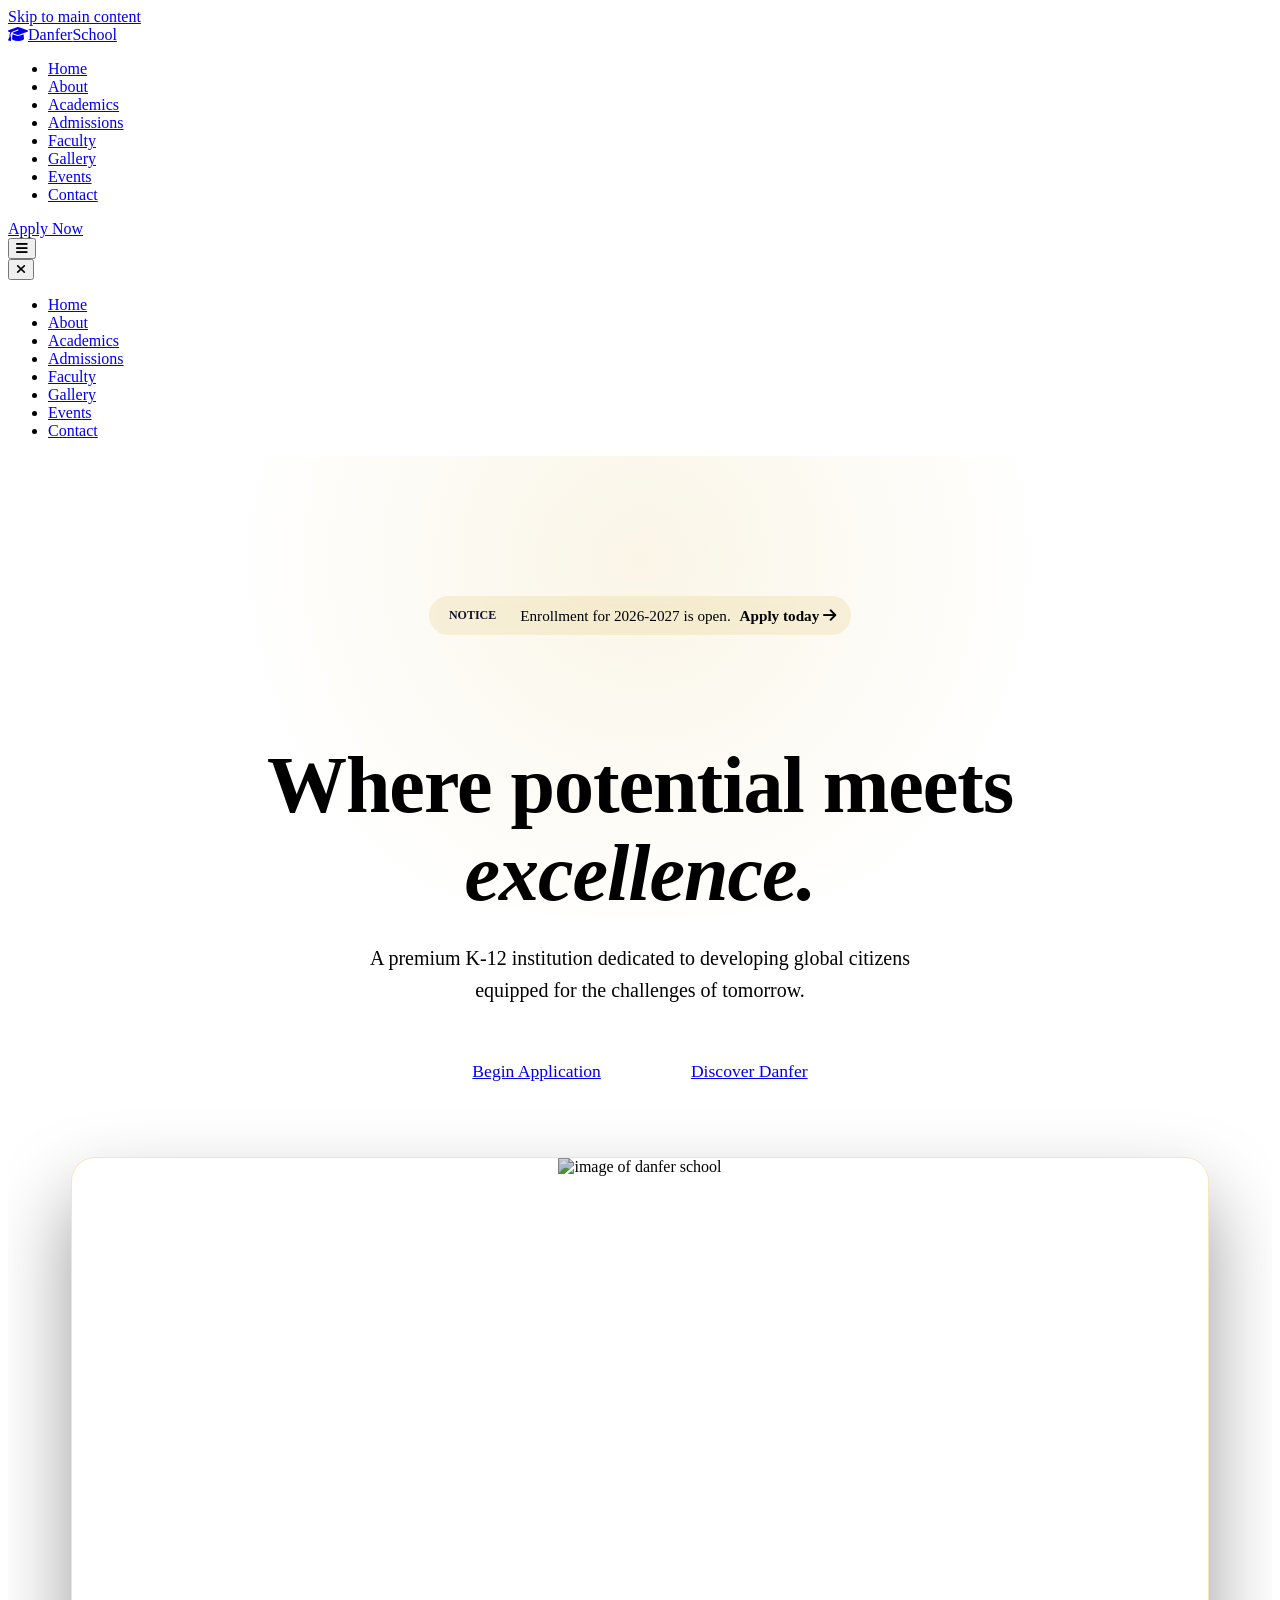
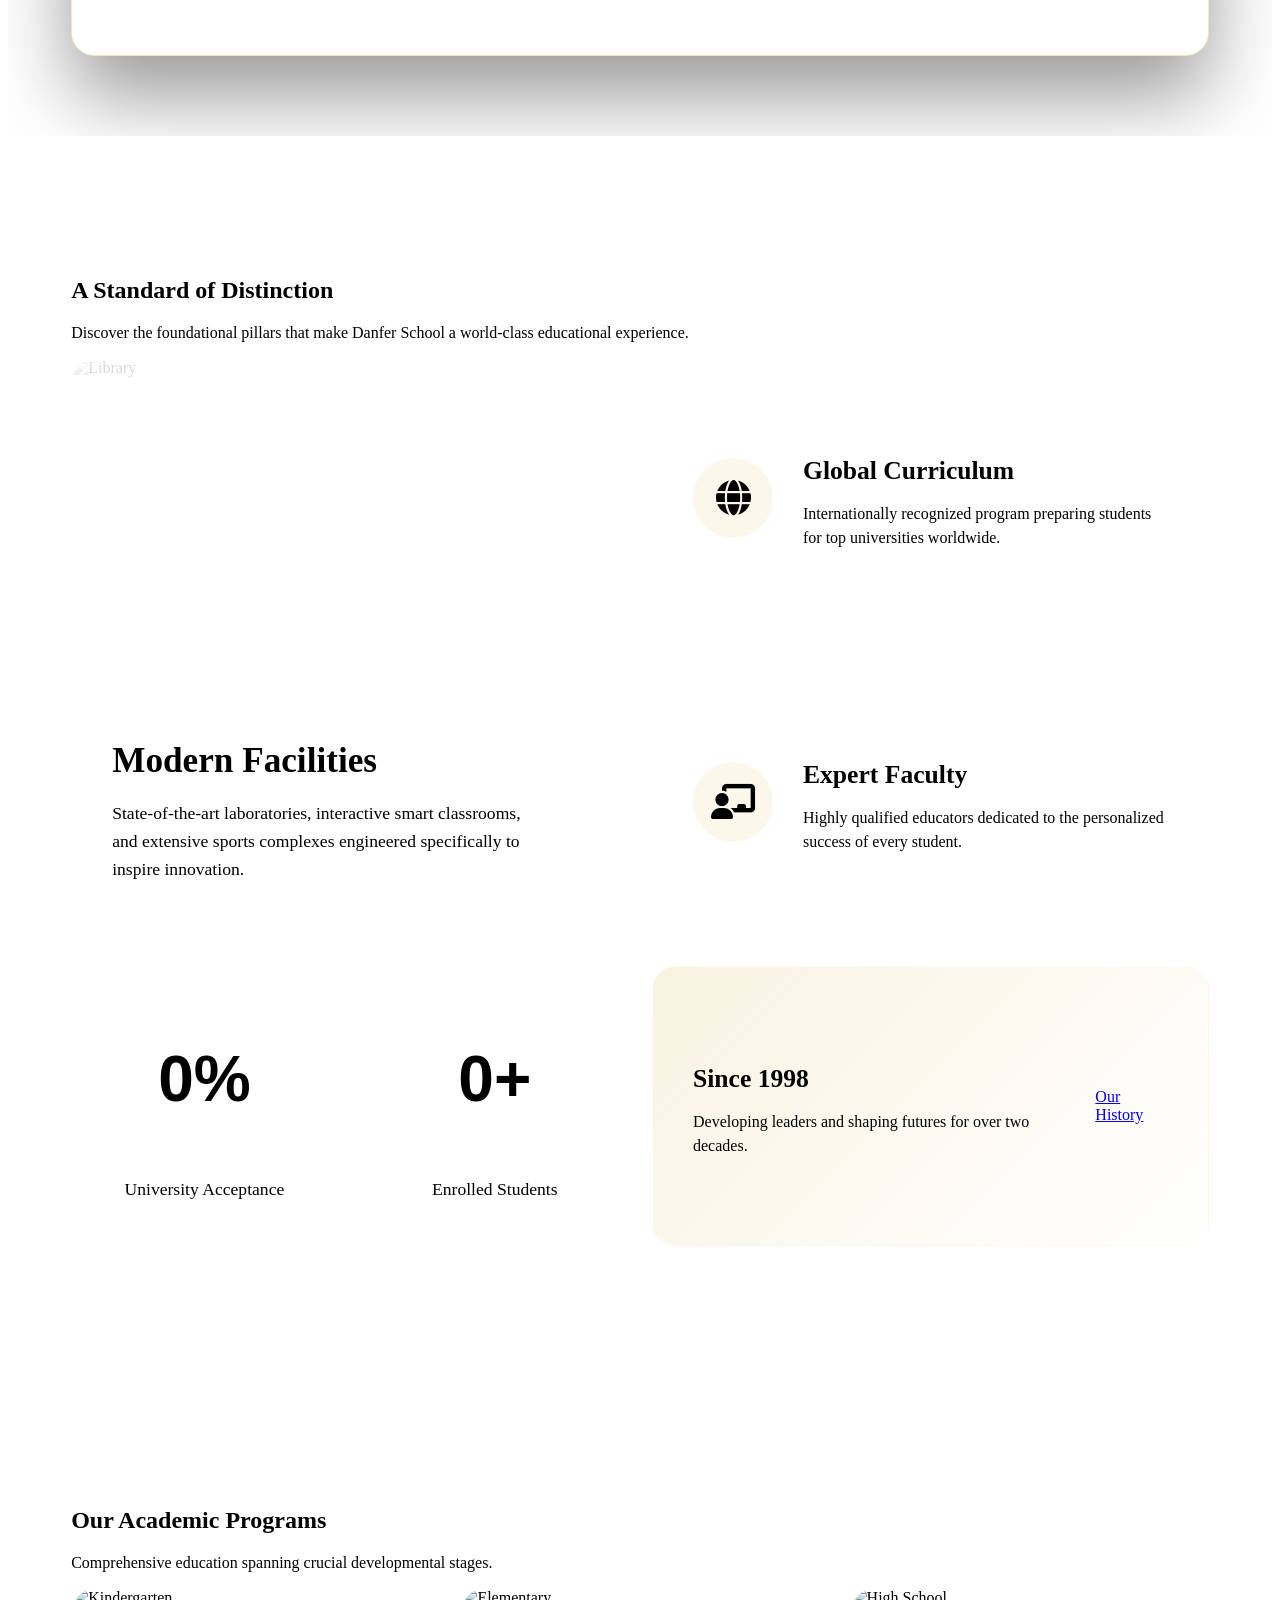
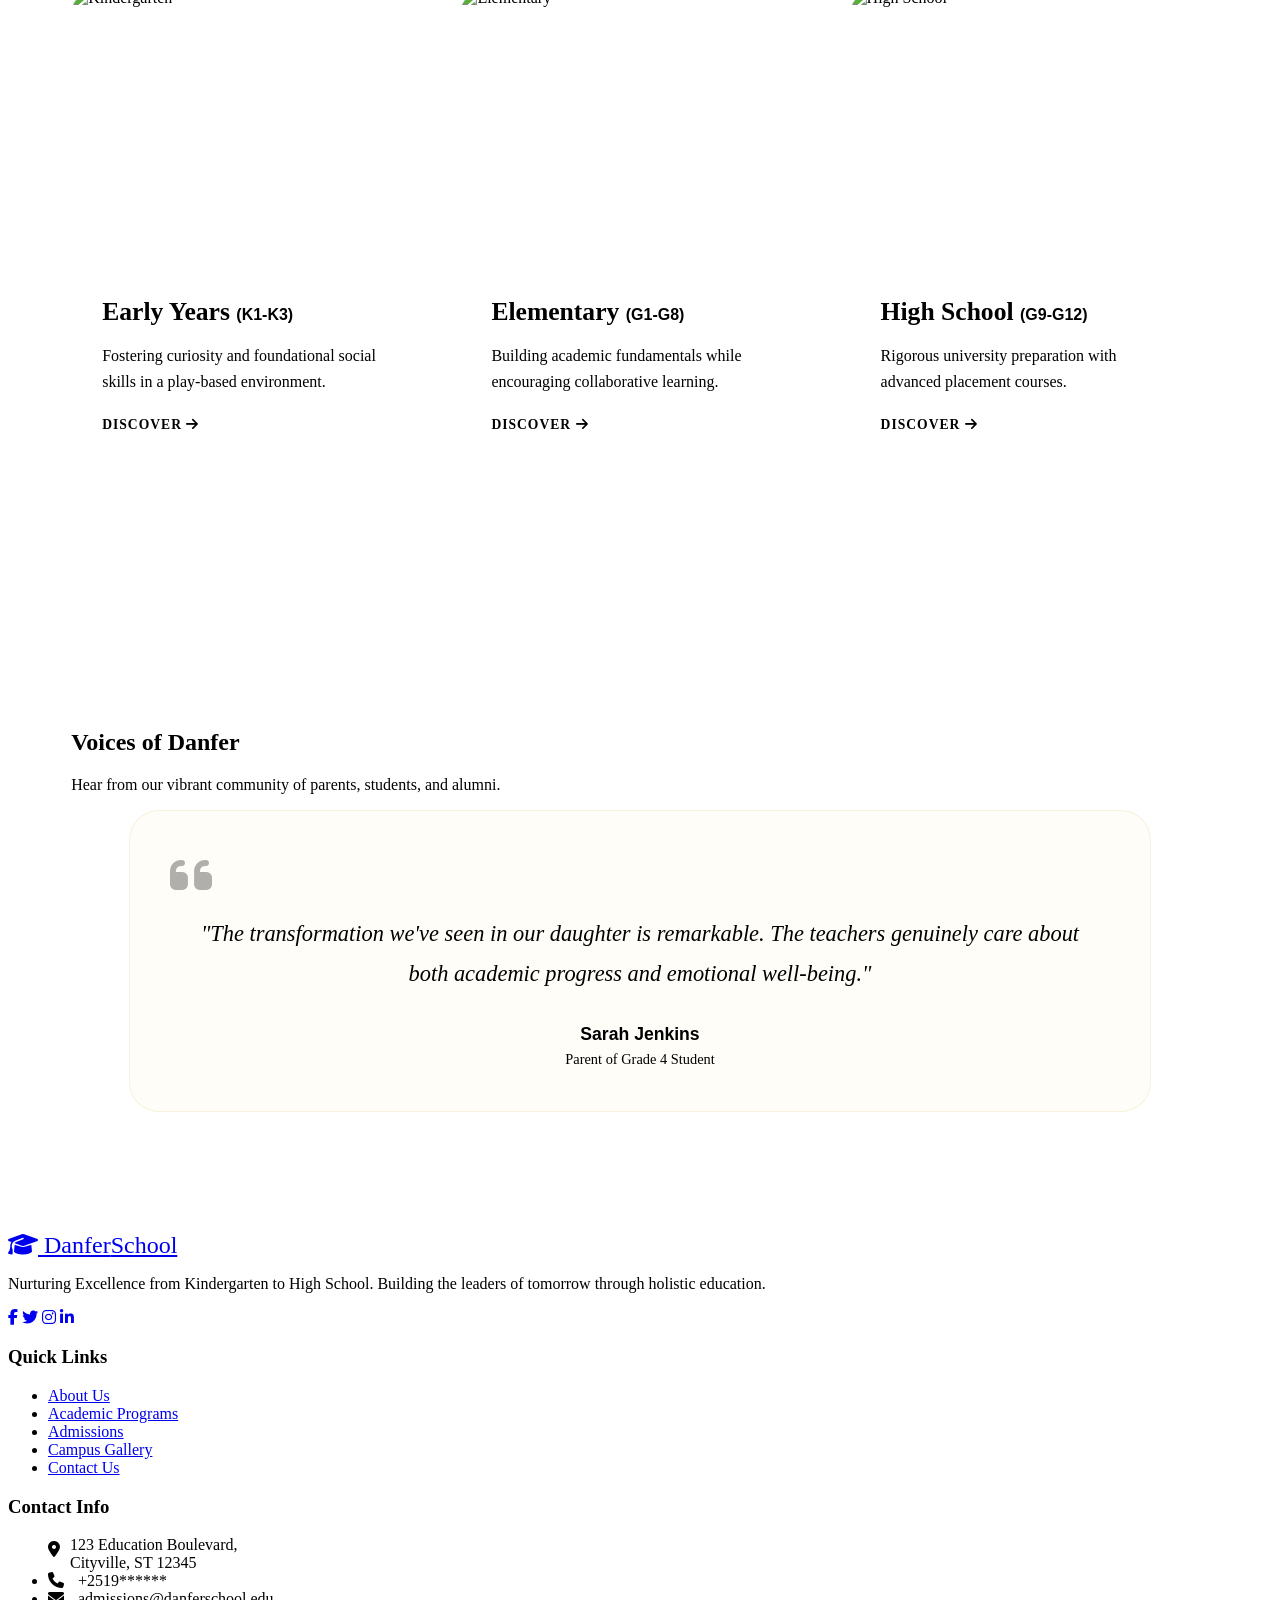
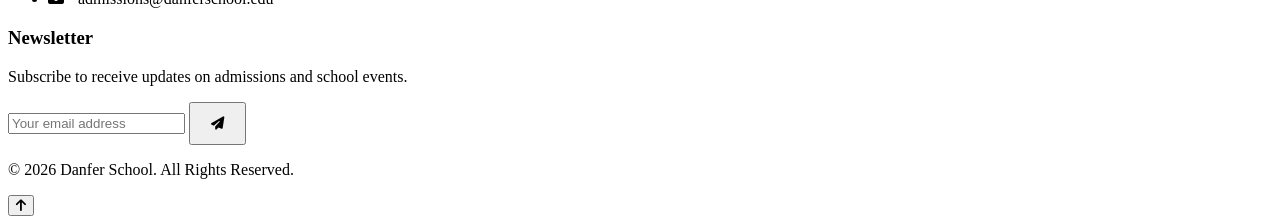
==== commit fcab281b: "img changed" ====
--- a/index.html
+++ b/index.html
@@ -1,149 +1,316 @@
 <!DOCTYPE html>
 <html lang="en">
 <head>
-    <meta charset="UTF-8">
-    <meta name="viewport" content="width=device-width, initial-scale=1.0">
-    <title>Danfer School - Home</title>
-    <link rel="stylesheet" href="styles.css">
-    <link href="https://fonts.googleapis.com/css2?family=Inter:wght@400;600;700&family=Roboto:wght@400;500&display=swap" rel="stylesheet">
+  <meta charset="UTF-8">
+  <meta name="viewport" content="width=device-width, initial-scale=1.0">
+  <title>Danfer School | Nurturing Excellence</title>
+  <link rel="stylesheet" href="https://cdnjs.cloudflare.com/ajax/libs/font-awesome/6.4.0/css/all.min.css">
+  <link rel="stylesheet" href="css/styles.css">
+  <style>
+    .hero-modern { padding: 140px 5% 80px; text-align: center; position: relative; overflow: hidden; background-color: var(--bg-main); z-index: 1; }
+    .hero-glow { position: absolute; top: -20%; left: 50%; transform: translateX(-50%); width: 80vw; height: 80vh; background: radial-gradient(circle, rgba(212,175,55,0.12) 0%, rgba(15,23,42,0) 65%); border-radius: 50%; pointer-events: none; z-index: -1; }
+    [data-theme="light"] .hero-glow { background: radial-gradient(circle, rgba(212,175,55,0.08) 0%, rgba(248,250,252,0) 65%); }
+    .hero-content { position: relative; z-index: 2; max-width: 1000px; margin: 0 auto; }
+    .hero-title { font-size: 5rem; font-family: 'Playfair Display', serif; line-height: 1.1; margin-bottom: 25px; font-weight: 800; letter-spacing: -1px; color: var(--text-main); }
+    .hero-title span { color: var(--primary-gold); font-style: italic; font-weight: 600; }
+    .hero-subtitle { font-size: 1.25rem; color: var(--text-muted); max-width: 600px; margin: 0 auto 40px; line-height: 1.6; }
+    .hero-media-wrapper { max-width: 1200px; margin: 0 auto; border-radius: 24px; overflow: hidden; box-shadow: 0 40px 80px rgba(0,0,0,0.4); border: 1px solid rgba(212,175,55,0.3); position: relative; aspect-ratio: 16/7; background-color: var(--bg-card); z-index: 2; transform: translateY(0); transition: transform 0.5s ease; }
+    .hero-media-wrapper:hover { transform: translateY(-10px); }
+    .hero-media-wrapper img { width: 100%; height: 100%; object-fit: cover; filter: brightness(0.85); transition: filter 0.5s ease, transform 0.8s ease; }
+    .hero-media-wrapper:hover img { filter: brightness(0.95); transform: scale(1.02); }
+    
+    .bento-section { padding: 120px 5%; background-color: var(--bg-main); position: relative; border-top: 1px solid rgba(255,255,255,0.05); }
+    .bento-grid { display: grid; grid-template-columns: repeat(4, 1fr); grid-auto-rows: 280px; gap: 24px; max-width: 1200px; margin: 0 auto; }
+    .bento-card { border-radius: 24px; overflow: hidden; position: relative; transition: transform var(--transition), box-shadow var(--transition); background-color: var(--bg-card); border: 1px solid rgba(255,255,255,0.05); }
+    [data-theme="light"] .bento-card { border: 1px solid rgba(0,0,0,0.1); }
+    .bento-card:hover { transform: translateY(-8px); box-shadow: 0 20px 40px rgba(0,0,0,0.3); border-color: rgba(212,175,55,0.4); }
+    .bento-large { grid-column: span 2; grid-row: span 2; padding: 40px; display: flex; flex-direction: column; justify-content: flex-end; }
+    .bento-wide { grid-column: span 2; padding: 40px; display: flex; align-items: center; gap: 30px; }
+    .bento-square { padding: 30px; display: flex; flex-direction: column; justify-content: center; align-items: center; text-align: center; }
+    
+    .stat-number { font-size: 4rem; color: var(--primary-gold); font-family: 'Poppins', sans-serif; line-height: 1; font-weight: 700; }
+    .stat-label { color: var(--text-muted); font-weight: 500; margin-top: 15px; font-size: 1.1rem; }
+    
+    .programs-grid { display: grid; grid-template-columns: repeat(3, 1fr); gap: 30px; max-width: 1200px; margin: 0 auto; }
+    .program-card-modern { background-color: transparent; border-radius: 24px; overflow: hidden; position: relative; cursor: pointer; border: 1px solid rgba(255,255,255,0.05); transition: border-color var(--transition), transform var(--transition); }
+    [data-theme="light"] .program-card-modern { border: 1px solid rgba(0,0,0,0.1); }
+    .program-card-modern:hover { border-color: var(--primary-gold); transform: translateY(-5px); }
+    .program-img-wrap { width: 100%; aspect-ratio: 4/3; position: relative; overflow: hidden; }
+    .program-img-wrap img { width: 100%; height: 100%; object-fit: cover; transition: transform 0.6s cubic-bezier(0.165, 0.84, 0.44, 1); }
+    .program-card-modern:hover .program-img-wrap img { transform: scale(1.08); }
+    .program-content-modern { padding: 35px 30px; background-color: var(--bg-card); position: relative; margin-top: -20px; border-radius: 20px 20px 0 0; z-index: 2; transition: background var(--transition); border-top: 2px solid var(--primary-gold); }
+    .program-card-modern:hover .program-content-modern { background-color: rgba(255,255,255,0.03); }
+    [data-theme="light"] .program-card-modern:hover .program-content-modern { background-color: #f8fafc; }
+    
+    .testimonial-modern { max-width: 900px; margin: 0 auto; text-align: center; padding: 60px; background: rgba(212, 175, 55, 0.03); border: 1px solid rgba(212, 175, 55, 0.15); border-radius: 30px; position: relative; }
+    .quote-icon { font-size: 3rem; color: var(--primary-gold); opacity: 0.3; position: absolute; top: 40px; left: 40px; }
+    
+    @media (max-width: 1024px) {
+      .hero-title { font-size: 4rem; }
+      .bento-grid { grid-template-columns: repeat(2, 1fr); grid-auto-rows: 250px; }
+      .bento-large { grid-column: span 2; grid-row: span 1; }
+      .programs-grid { grid-template-columns: repeat(2, 1fr); }
+    }
+    @media (max-width: 768px) {
+      .hero-title { font-size: 2.2rem; }
+      .hero-modern { padding-top: 100px; padding-bottom: 40px; }
+      .hero-media-wrapper { aspect-ratio: 4/3; }
+      .bento-grid { grid-template-columns: 1fr; grid-auto-rows: auto; }
+      .bento-large, .bento-wide { grid-column: span 1; flex-direction: column; align-items: flex-start; text-align: left; min-height: 250px; }
+      .bento-square { min-height: 200px; }
+      .programs-grid { grid-template-columns: 1fr; }
+      .testimonial-modern { padding: 40px 20px; }
+      .quote-icon { top: 20px; left: 20px; font-size: 2rem; }
+    }
+  </style>
 </head>
 <body>
-    <a href="#main-content" class="skip-link">Skip to main content</a>
-    <div class="global-alert">
-        <div class="container">
-            <p>📢 Enrollment closes soon for the spring semester. <a href="contact.html">Register now</a>.</p>
-            <a href="contact.html" class="btn btn-primary">Apply</a>
-        </div>
-    </div>
-    <header class="navbar">
-        <div class="container">
-            <div class="navbar-brand">
-                <h1>Danfer School</h1>
-            </div>
-            <nav class="navbar-nav">
-                <ul>
-                    <li><a href="index.html" class="active">Home</a></li>
-                    <li><a href="elementary.html">Elementary</a></li>
-                    <li><a href="highschool.html">High School</a></li>
-                    <li><a href="notes.html">Notes</a></li>
-                    <li><a href="announcements.html">Announcements</a></li>
-                    <li><a href="teachers.html">Teachers</a></li>
-                    <li><a href="contact.html">Contact</a></li>
-                    <li><a href="about.html">About</a></li>
-                </ul>
-            </nav>
-            <div class="hamburger">
-                <span></span>
-                <span></span>
-                <span></span>
-            </div>
-        </div>
-    </header>
-
-    <div class="dashboard-widgets">
-        <div class="container widget-row">
-            <div class="widget-pill"><span>Students</span><strong>1,248</strong></div>
-            <div class="widget-pill"><span>Courses</span><strong>74</strong></div>
-            <div class="widget-pill"><span>Departments</span><strong>14</strong></div>
-            <div class="widget-pill"><span>Announcements</span><strong>12</strong></div>
-        </div>
-    </div>
-
-    <main id="main-content">
-        <section class="hero hero-carousel section fade-up">
-            <!-- Carousel Backgrounds -->
-            <div class="hero-bg active" style="background-image: linear-gradient(135deg, rgba(26, 54, 93, 0.9), rgba(43, 108, 176, 0.8)), url('https://images.unsplash.com/photo-1523050854058-8df90110c9f1?q=80&w=1600&auto=format&fit=crop');"></div>
-            <div class="hero-bg" style="background-image: linear-gradient(135deg, rgba(26, 54, 93, 0.9), rgba(43, 108, 176, 0.8)), url('https://images.unsplash.com/photo-1509062522246-3755977927d7?q=80&w=1600&auto=format&fit=crop');"></div>
-            <div class="hero-bg" style="background-image: linear-gradient(135deg, rgba(26, 54, 93, 0.9), rgba(43, 108, 176, 0.8)), url('https://images.unsplash.com/photo-1529390079861-591de354faf5?q=80&w=1600&auto=format&fit=crop');"></div>
-            
-            <div class="container hero-content">
-                <h2 id="hero-title">Welcome to Danfer School</h2>
-                <p id="hero-subtitle">Empowering minds, shaping futures.</p>
-                <div class="hero-buttons">
-                    <a href="about.html" class="btn btn-primary">Learn More</a>
-                    <a href="contact.html" class="btn btn-accent">Get in Touch</a>
-                </div>
-            </div>
-        </section>
-
-        <!-- Trust Counters Section -->
-        <section class="stats-section section fade-up">
-            <div class="container">
-                <div class="stats-grid">
-                    <div class="stat-card">
-                        <h3 class="stat-number" data-target="1500" data-suffix="+">0</h3>
-                        <p>Students Enrolled</p>
-                    </div>
-                    <div class="stat-card">
-                        <h3 class="stat-number" data-target="50" data-suffix="+">0</h3>
-                        <p>Certified Teachers</p>
-                    </div>
-                    <div class="stat-card">
-                        <h3 class="stat-number" data-target="100" data-suffix="%">0</h3>
-                        <p>Graduation Rate</p>
-                    </div>
-                </div>
-            </div>
-        </section>
-
-        <section class="announcements-preview section fade-up">
-            <div class="container">
-                <h3>Latest Announcements</h3>
-                <div class="cards">
-                    <div class="card">
-                        <h4>School Reopening</h4>
-                        <p>We are excited to announce the reopening of our school facilities.</p>
-                        <a href="announcements.html" class="btn btn-secondary">Read More</a>
-                    </div>
-                    <div class="card">
-                        <h4>New Curriculum</h4>
-                        <p>Introducing our updated curriculum for the upcoming academic year.</p>
-                        <a href="announcements.html" class="btn btn-secondary">Read More</a>
-                    </div>
-                    <div class="card">
-                        <h4>Parent-Teacher Meeting</h4>
-                        <p>Join us for the upcoming parent-teacher meeting.</p>
-                        <a href="announcements.html" class="btn btn-secondary">Read More</a>
-                    </div>
-                </div>
-            </div>
-        </section>
-
-        <section class="school-sections section fade-up">
-            <div class="container">
-                <h3>Our Educational Divisions</h3>
-                <div class="school-cards">
-                    <div class="school-card elementary-card">
-                        <!-- ELEMENTARY SCHOOL IMAGE: Add an image representing elementary education -->
-                        <img src="https://images.unsplash.com/photo-1503676260728-1c00da094a0b?q=80&w=600&auto=format&fit=crop" alt="Elementary students learning" class="school-image">
-                        <div class="school-content">
-                            <h4>Elementary School</h4>
-                            <p>Grades K-5</p>
-                            <p>Nurturing young minds through play-based learning and foundational education in a supportive environment.</p>
-                            <a href="elementary.html" class="btn btn-primary">Learn About Elementary</a>
-                        </div>
-                    </div>
-                    <div class="school-card highschool-card">
-                        <!-- HIGH SCHOOL IMAGE: Add an image representing high school education -->
-                        <img src="https://images.unsplash.com/photo-1529390079861-591de354faf5?q=80&w=600&auto=format&fit=crop" alt="High school teens working on computers" class="school-image">
-                        <div class="school-content">
-                            <h4>High School</h4>
-                            <p>Grades 9-12</p>
-                            <p>Preparing students for college and career success through rigorous academics and real-world experiences.</p>
-                            <a href="highschool.html" class="btn btn-accent">Learn About High School</a>
-                        </div>
-                    </div>
-                </div>
-            </div>
-        </section>
-    </main>
-
-    <footer>
-        <div class="container">
-            <p>&copy; 2026 Danfer School. All rights reserved.</p>
-        </div>
-    </footer>
-
-    <script src="script.js"></script>
+  <a class="skip-link" href="#main-content">Skip to main content</a>
+  <div id="preloader"><div class="spinner"></div></div>
+
+  <header>
+    <a href="index.html" class="logo"><i class="fa-solid fa-graduation-cap"></i>Danfer<span>School</span></a>
+    <nav>
+      <ul class="nav-links">
+        <li><a href="index.html">Home</a></li>
+        <li><a href="about.html">About</a></li>
+        <li><a href="academics.html">Academics</a></li>
+        <li><a href="admissions.html">Admissions</a></li>
+        <li><a href="faculty.html">Faculty</a></li>
+        <li><a href="gallery.html">Gallery</a></li>
+        <li><a href="events.html">Events</a></li>
+        <li><a href="contact.html">Contact</a></li>
+      </ul>
+    </nav>
+    <div class="nav-actions">
+      <a href="admissions.html" class="btn btn-primary">Apply Now</a>
+    </div>
+    <button id="menuToggle" class="menu-toggle" aria-label="Open navigation menu" aria-controls="mobileMenu" aria-expanded="false"><i class="fa-solid fa-bars"></i></button>
+  </header>
+
+  <div id="mobileMenu" class="mobile-menu" aria-hidden="true">
+    <button id="closeMenu" class="close-menu" aria-label="Close navigation menu"><i class="fa-solid fa-xmark"></i></button>
+    <ul>
+      <li><a href="index.html">Home</a></li>
+      <li><a href="about.html">About</a></li>
+      <li><a href="academics.html">Academics</a></li>
+      <li><a href="admissions.html">Admissions</a></li>
+      <li><a href="faculty.html">Faculty</a></li>
+      <li><a href="gallery.html">Gallery</a></li>
+      <li><a href="events.html">Events</a></li>
+      <li><a href="contact.html">Contact</a></li>
+    </ul>
+  </div>
+  <div id="mobileOverlay" class="mobile-overlay" aria-hidden="true"></div>
+
+  <section class="hero-modern">
+    <div class="hero-glow"></div>
+    <div class="hero-content reveal">
+      
+      <div class="announcement-banner" style="background: rgba(212, 175, 55, 0.15); border: 1px solid var(--primary-gold); color: var(--text-main); padding: 8px 15px 8px 8px; border-radius: 30px; display: inline-flex; align-items: center; gap: 12px; margin-bottom: 40px; backdrop-filter: blur(5px); box-shadow: var(--shadow-soft);">
+        <span class="banner-tag" style="background: var(--primary-gold); color: #0f172a; padding: 4px 12px; border-radius: 20px; font-size: 0.75rem; font-weight: 800; text-transform: uppercase;">Notice</span>
+        <span style="font-size: 0.95rem; font-weight: 500; color: inherit;">Enrollment for 2026-2027 is open. <a href="admissions.html" style="color: var(--primary-gold); font-weight: 600; margin-left: 5px; text-decoration: none;">Apply today <i class="fa-solid fa-arrow-right"></i></a></span>
+      </div>
+      
+      <h1 class="hero-title">Where potential meets <br><span>excellence.</span></h1>
+      <p class="hero-subtitle">A premium K-12 institution dedicated to developing global citizens equipped for the challenges of tomorrow.</p>
+      
+      <div class="hero-btns" style="display: flex; gap: 20px; justify-content: center; margin-bottom: 60px;">
+        <a href="admissions.html" class="btn btn-primary" style="padding: 15px 35px; font-size: 1.1rem;">Begin Application</a>
+        <a href="about.html" class="btn btn-secondary" style="padding: 15px 35px; font-size: 1.1rem; border-width: 2px;">Discover Danfer</a>
+      </div>
+    </div>
+    
+    <div class="hero-media-wrapper reveal stagger-2">
+            <img src="/danfer-school/assets/images/photo-1912510484-612x612.jpg" alt="image of danfer school" loading="lazy">
+    </div>
+  </section>
+
+  <section class="bento-section">
+    <div class="section-title reveal">
+      <h2>A Standard of <span>Distinction</span></h2>
+      <p>Discover the foundational pillars that make Danfer School a world-class educational experience.</p>
+    </div>
+    
+    <div class="bento-grid">
+      <!-- Large Card -->
+      <div class="bento-card bento-large reveal stagger-1">
+        <img src="https://images.unsplash.com/photo-1541829070764-84a7d30dd3f3?auto=format&fit=crop&q=80&w=800" alt="Library" style="position: absolute; inset: 0; width: 100%; height: 100%; object-fit: cover; opacity: 0.15; z-index: 0; filter: grayscale(50%);">
+        <div style="position: absolute; inset: 0; background: linear-gradient(to top, var(--bg-card) 20%, transparent); z-index: 1;"></div>
+        <div style="position: relative; z-index: 2;">
+          <h3 style="font-size: 2.2rem; font-family: 'Playfair Display', serif; color: var(--primary-gold); margin-bottom: 15px;">Modern Facilities</h3>
+          <p style="color: var(--text-main); font-size: 1.1rem; max-width: 90%; line-height: 1.6;">State-of-the-art laboratories, interactive smart classrooms, and extensive sports complexes engineered specifically to inspire innovation.</p>
+        </div>
+      </div>
+      
+      <!-- Wide Medium Cards -->
+      <div class="bento-card bento-wide reveal stagger-2">
+        <div style="width: 80px; height: 80px; background: rgba(212,175,55,0.1); color: var(--primary-gold); border-radius: 50%; display: flex; align-items: center; justify-content: center; font-size: 2.2rem; flex-shrink: 0;"><i class="fa-solid fa-globe"></i></div>
+        <div>
+          <h3 style="font-family: 'Playfair Display', serif; font-size: 1.6rem; margin-bottom: 8px; color: var(--text-main);">Global Curriculum</h3>
+          <p style="color: var(--text-muted); font-size: 1rem; line-height: 1.5;">Internationally recognized program preparing students for top universities worldwide.</p>
+        </div>
+      </div>
+      
+      <div class="bento-card bento-wide reveal stagger-3">
+        <div style="width: 80px; height: 80px; background: rgba(212,175,55,0.1); color: var(--primary-gold); border-radius: 50%; display: flex; align-items: center; justify-content: center; font-size: 2.2rem; flex-shrink: 0;"><i class="fa-solid fa-chalkboard-user"></i></div>
+        <div>
+          <h3 style="font-family: 'Playfair Display', serif; font-size: 1.6rem; margin-bottom: 8px; color: var(--text-main);">Expert Faculty</h3>
+          <p style="color: var(--text-muted); font-size: 1rem; line-height: 1.5;">Highly qualified educators dedicated to the personalized success of every student.</p>
+        </div>
+      </div>
+      
+      <!-- Square Stat Cards -->
+      <div class="bento-card bento-square reveal stagger-2">
+        <h2 class="stat-number"><span class="counter-value" data-target="100">0</span>%</h2>
+        <p class="stat-label">University Acceptance</p>
+      </div>
+      
+      <div class="bento-card bento-square reveal stagger-3">
+        <h2 class="stat-number"><span class="counter-value" data-target="1200">0</span>+</h2>
+        <p class="stat-label">Enrolled Students</p>
+      </div>
+      
+      <div class="bento-card bento-wide reveal stagger-4" style="grid-column: span 2; background: linear-gradient(135deg, rgba(212,175,55,0.15) 0%, transparent 100%);">
+        <div>
+          <h3 style="font-family: 'Playfair Display', serif; font-size: 1.6rem; margin-bottom: 8px; color: var(--primary-gold);">Since 1998</h3>
+          <p style="color: var(--text-muted); font-size: 1rem; line-height: 1.5;">Developing leaders and shaping futures for over two decades.</p>
+        </div>
+        <div style="margin-left: auto;">
+          <a href="about.html" class="btn btn-secondary">Our History</a>
+        </div>
+      </div>
+    </div>
+  </section>
+
+  <section class="programs" style="background-color: var(--bg-card); padding: 120px 5%; border-top: 1px solid rgba(255,255,255,0.05); border-bottom: 1px solid rgba(255,255,255,0.05);">
+    <div class="section-title reveal">
+      <h2>Our <span>Academic Programs</span></h2>
+      <p>Comprehensive education spanning crucial developmental stages.</p>
+    </div>
+    
+    <div class="programs-grid">
+      <div class="program-card-modern reveal stagger-1" onclick="window.location.href='academics.html#kindergarten'">
+        <div class="program-img-wrap">
+          <img src="https://images.unsplash.com/photo-1544367567-0f2fcb009e0b?auto=format&fit=crop&q=80&w=800" alt="Kindergarten">
+        </div>
+        <div class="program-content-modern">
+          <h3 style="font-size: 1.6rem; margin-bottom: 12px; color: var(--text-main); font-family: 'Playfair Display', serif;">Early Years <span style="color: var(--text-muted); font-size: 1rem; font-family: 'Poppins', sans-serif;">(K1-K3)</span></h3>
+          <p style="color: var(--text-muted); line-height: 1.6; margin-bottom: 20px;">Fostering curiosity and foundational social skills in a play-based environment.</p>
+          <span style="color: var(--primary-gold); font-weight: 600; text-transform: uppercase; font-size: 0.85rem; letter-spacing: 1px;">Discover <i class="fa-solid fa-arrow-right"></i></span>
+        </div>
+      </div>
+      
+      <div class="program-card-modern reveal stagger-2" onclick="window.location.href='academics.html#elementary'">
+        <div class="program-img-wrap">
+          <img src="https://images.unsplash.com/photo-1577896851231-70ef18881754?auto=format&fit=crop&q=80&w=800" alt="Elementary">
+        </div>
+        <div class="program-content-modern">
+          <h3 style="font-size: 1.6rem; margin-bottom: 12px; color: var(--text-main); font-family: 'Playfair Display', serif;">Elementary <span style="color: var(--text-muted); font-size: 1rem; font-family: 'Poppins', sans-serif;">(G1-G8)</span></h3>
+          <p style="color: var(--text-muted); line-height: 1.6; margin-bottom: 20px;">Building academic fundamentals while encouraging collaborative learning.</p>
+          <span style="color: var(--primary-gold); font-weight: 600; text-transform: uppercase; font-size: 0.85rem; letter-spacing: 1px;">Discover <i class="fa-solid fa-arrow-right"></i></span>
+        </div>
+      </div>
+      
+      <div class="program-card-modern reveal stagger-3" onclick="window.location.href='academics.html#highschool'">
+        <div class="program-img-wrap">
+          <img src="https://images.unsplash.com/photo-1523050854058-8df90110c9f1?auto=format&fit=crop&q=80&w=800" alt="High School">
+        </div>
+        <div class="program-content-modern">
+          <h3 style="font-size: 1.6rem; margin-bottom: 12px; color: var(--text-main); font-family: 'Playfair Display', serif;">High School <span style="color: var(--text-muted); font-size: 1rem; font-family: 'Poppins', sans-serif;">(G9-G12)</span></h3>
+          <p style="color: var(--text-muted); line-height: 1.6; margin-bottom: 20px;">Rigorous university preparation with advanced placement courses.</p>
+          <span style="color: var(--primary-gold); font-weight: 600; text-transform: uppercase; font-size: 0.85rem; letter-spacing: 1px;">Discover <i class="fa-solid fa-arrow-right"></i></span>
+        </div>
+      </div>
+    </div>
+  </section>
+
+  <section class="testimonials" style="background-color: var(--bg-main); padding: 120px 5%;">
+    <div class="section-title reveal">
+      <h2>Voices of <span>Danfer</span></h2>
+      <p>Hear from our vibrant community of parents, students, and alumni.</p>
+    </div>
+    
+    <div class="testimonial-modern reveal stagger-1">
+      <i class="fa-solid fa-quote-left quote-icon"></i>
+      <div class="carousel-container" id="testimonialCarousel" style="position:relative; height: 180px;">
+        <div class="testimonial-slide active" style="transition: opacity 0.5s ease; position:absolute; width:100%; opacity:1; top:20px;">
+          <p style="font-size:1.4rem; font-style:italic; margin-bottom:30px; line-height:1.8; color: var(--text-main); font-family: 'Playfair Display', serif;">"The transformation we've seen in our daughter is remarkable. The teachers genuinely care about both academic progress and emotional well-being."</p>
+          <h4 style="color:var(--primary-gold); font-size:1.1rem; font-family:'Poppins', sans-serif; margin-bottom: 5px;">Sarah Jenkins</h4>
+          <span style="color:var(--text-muted); font-size:0.9rem;">Parent of Grade 4 Student</span>
+        </div>
+        <div class="testimonial-slide" style="transition: opacity 0.5s ease; position:absolute; width:100%; opacity:0; top:20px; pointer-events:none;">
+          <p style="font-size:1.4rem; font-style:italic; margin-bottom:30px; line-height:1.8; color: var(--text-main); font-family: 'Playfair Display', serif;">"Danfer didn't just prepare me for university exams; it taught me how to think critically and lead with empathy. I owe my success to this community."</p>
+          <h4 style="color:var(--primary-gold); font-size:1.1rem; font-family:'Poppins', sans-serif; margin-bottom: 5px;">Michael O.</h4>
+          <span style="color:var(--text-muted); font-size:0.9rem;">Class of 2024 Alumni (Stanford University)</span>
+        </div>
+      </div>
+    </div>
+  </section>
+
+  <footer>
+    <div class="footer-grid">
+      <div class="footer-col">
+        <a href="index.html" class="logo" style="margin-bottom:20px; font-size:1.5rem;">
+          <i class="fa-solid fa-graduation-cap"></i>
+          Danfer<span>School</span>
+        </a>
+        <p>Nurturing Excellence from Kindergarten to High School. Building the leaders of tomorrow through holistic education.</p>
+        <div class="social-icons">
+          <a href="#"><i class="fa-brands fa-facebook-f"></i></a>
+          <a href="#"><i class="fa-brands fa-twitter"></i></a>
+          <a href="#"><i class="fa-brands fa-instagram"></i></a>
+          <a href="#"><i class="fa-brands fa-linkedin-in"></i></a>
+        </div>
+      </div>
+      <div class="footer-col">
+        <h3>Quick Links</h3>
+        <ul>
+          <li><a href="about.html">About Us</a></li>
+          <li><a href="academics.html">Academic Programs</a></li>
+          <li><a href="admissions.html">Admissions</a></li>
+          <li><a href="gallery.html">Campus Gallery</a></li>
+          <li><a href="contact.html">Contact Us</a></li>
+        </ul>
+      </div>
+      <div class="footer-col">
+        <h3>Contact Info</h3>
+        <ul>
+          <li style="display:flex; gap:10px;"><i class="fa-solid fa-location-dot" style="color:var(--primary-gold); margin-top:5px;"></i> <span>123 Education Boulevard,<br>Cityville, ST 12345</span></li>
+          <li><i class="fa-solid fa-phone" style="margin-right:10px; color:var(--primary-gold);"></i> +2519******</li>
+          <li><i class="fa-solid fa-envelope" style="margin-right:10px; color:var(--primary-gold);"></i> admissions@danferschool.edu</li>
+        </ul>
+      </div>
+      <div class="footer-col">
+        <h3>Newsletter</h3>
+        <p>Subscribe to receive updates on admissions and school events.</p>
+        <form class="newsletter-form">
+          <input type="email" placeholder="Your email address" required>
+          <button title="Subscribe" type="submit" class="btn btn-primary" style="padding:12px 20px;"><i class="fa-solid fa-paper-plane"></i></button>
+        </form>
+      </div>
+    </div>
+    <div class="footer-bottom">
+      <p>&copy; 2026 Danfer School. All Rights Reserved.</p>
+    </div>
+  </footer>
+
+  <button id="backToTop" class="back-to-top" aria-label="Back to Top"><i class="fa-solid fa-arrow-up"></i></button>
+  <script src="js/script.js"></script>
+  <script>
+    document.addEventListener('DOMContentLoaded', () => {
+      const slides = document.querySelectorAll('.testimonial-slide');
+      let currentSlide = 0;
+      if(slides.length > 0) {
+        setInterval(() => {
+          slides[currentSlide].style.opacity = '0';
+          slides[currentSlide].style.pointerEvents = 'none';
+          currentSlide = (currentSlide + 1) % slides.length;
+          slides[currentSlide].style.opacity = '1';
+          slides[currentSlide].style.pointerEvents = 'auto';
+        }, 6000);
+      }
+    });
+  </script>
 </body>
 </html>
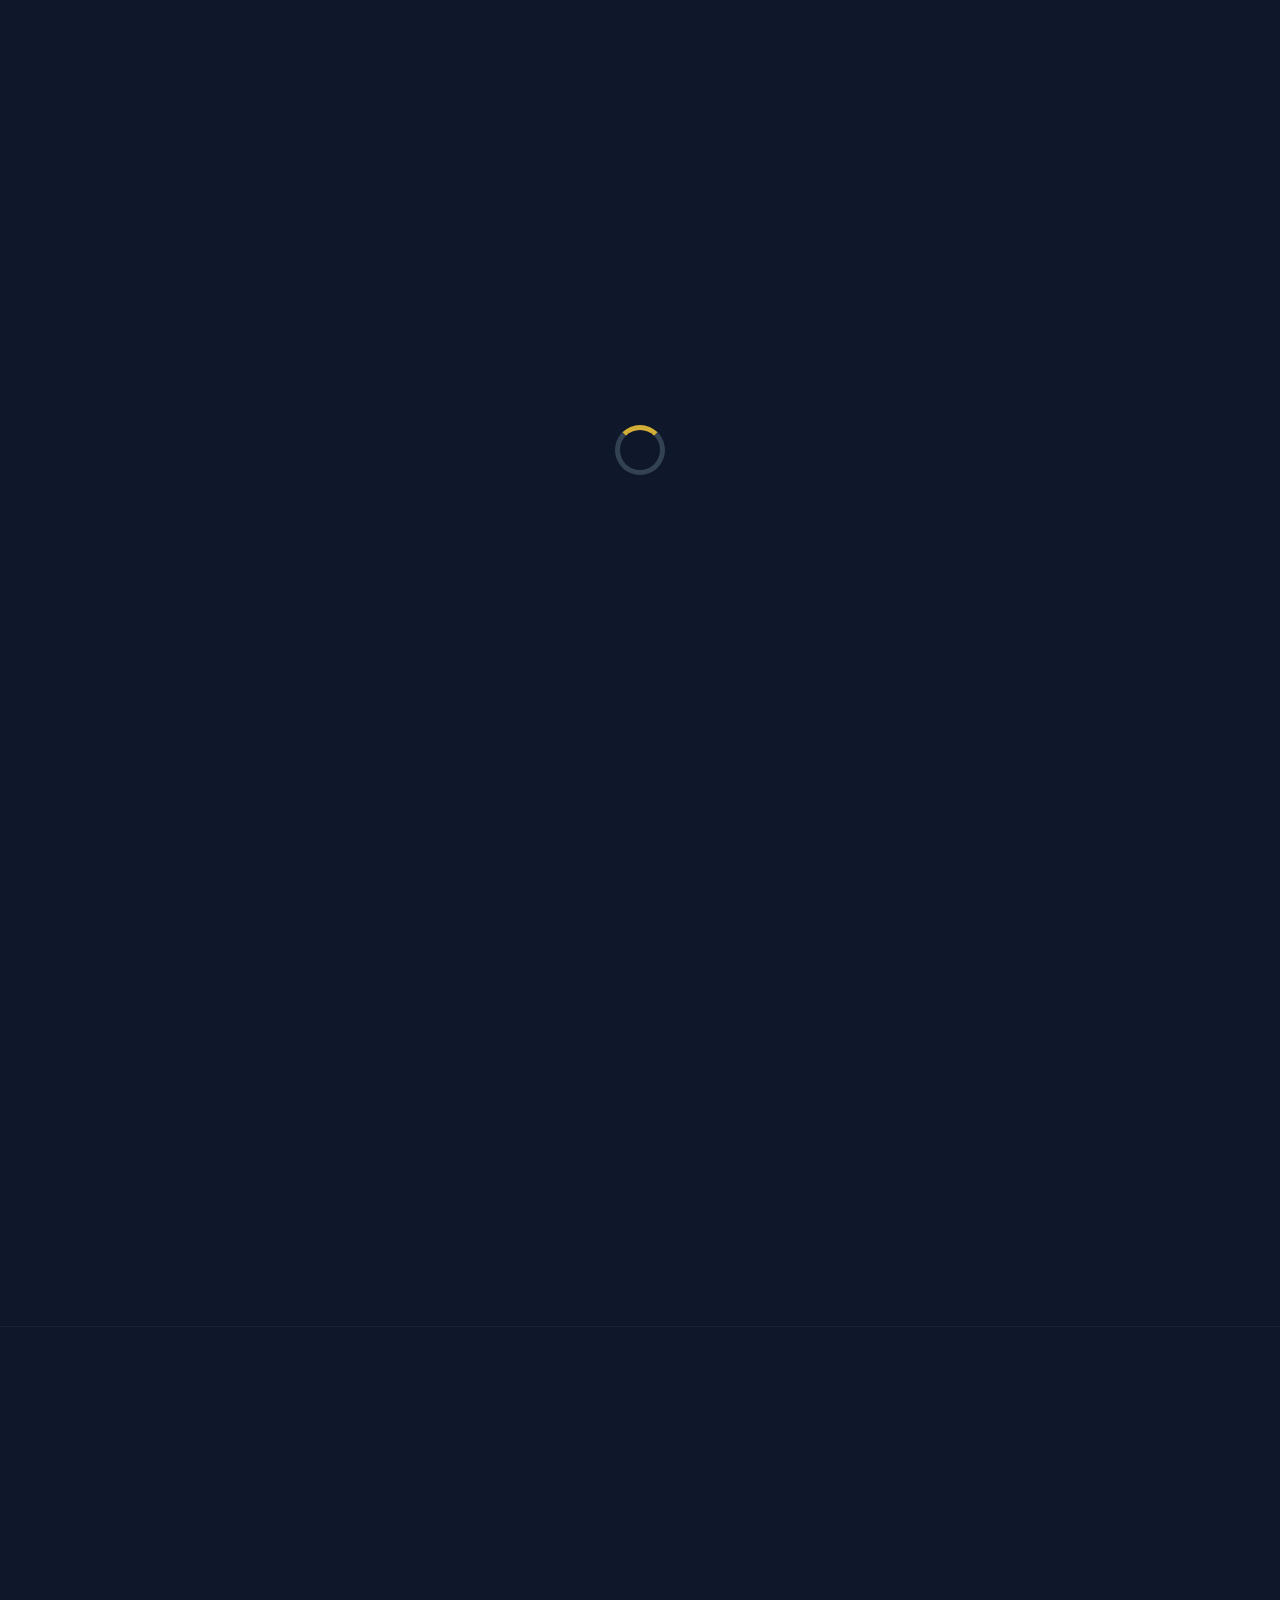
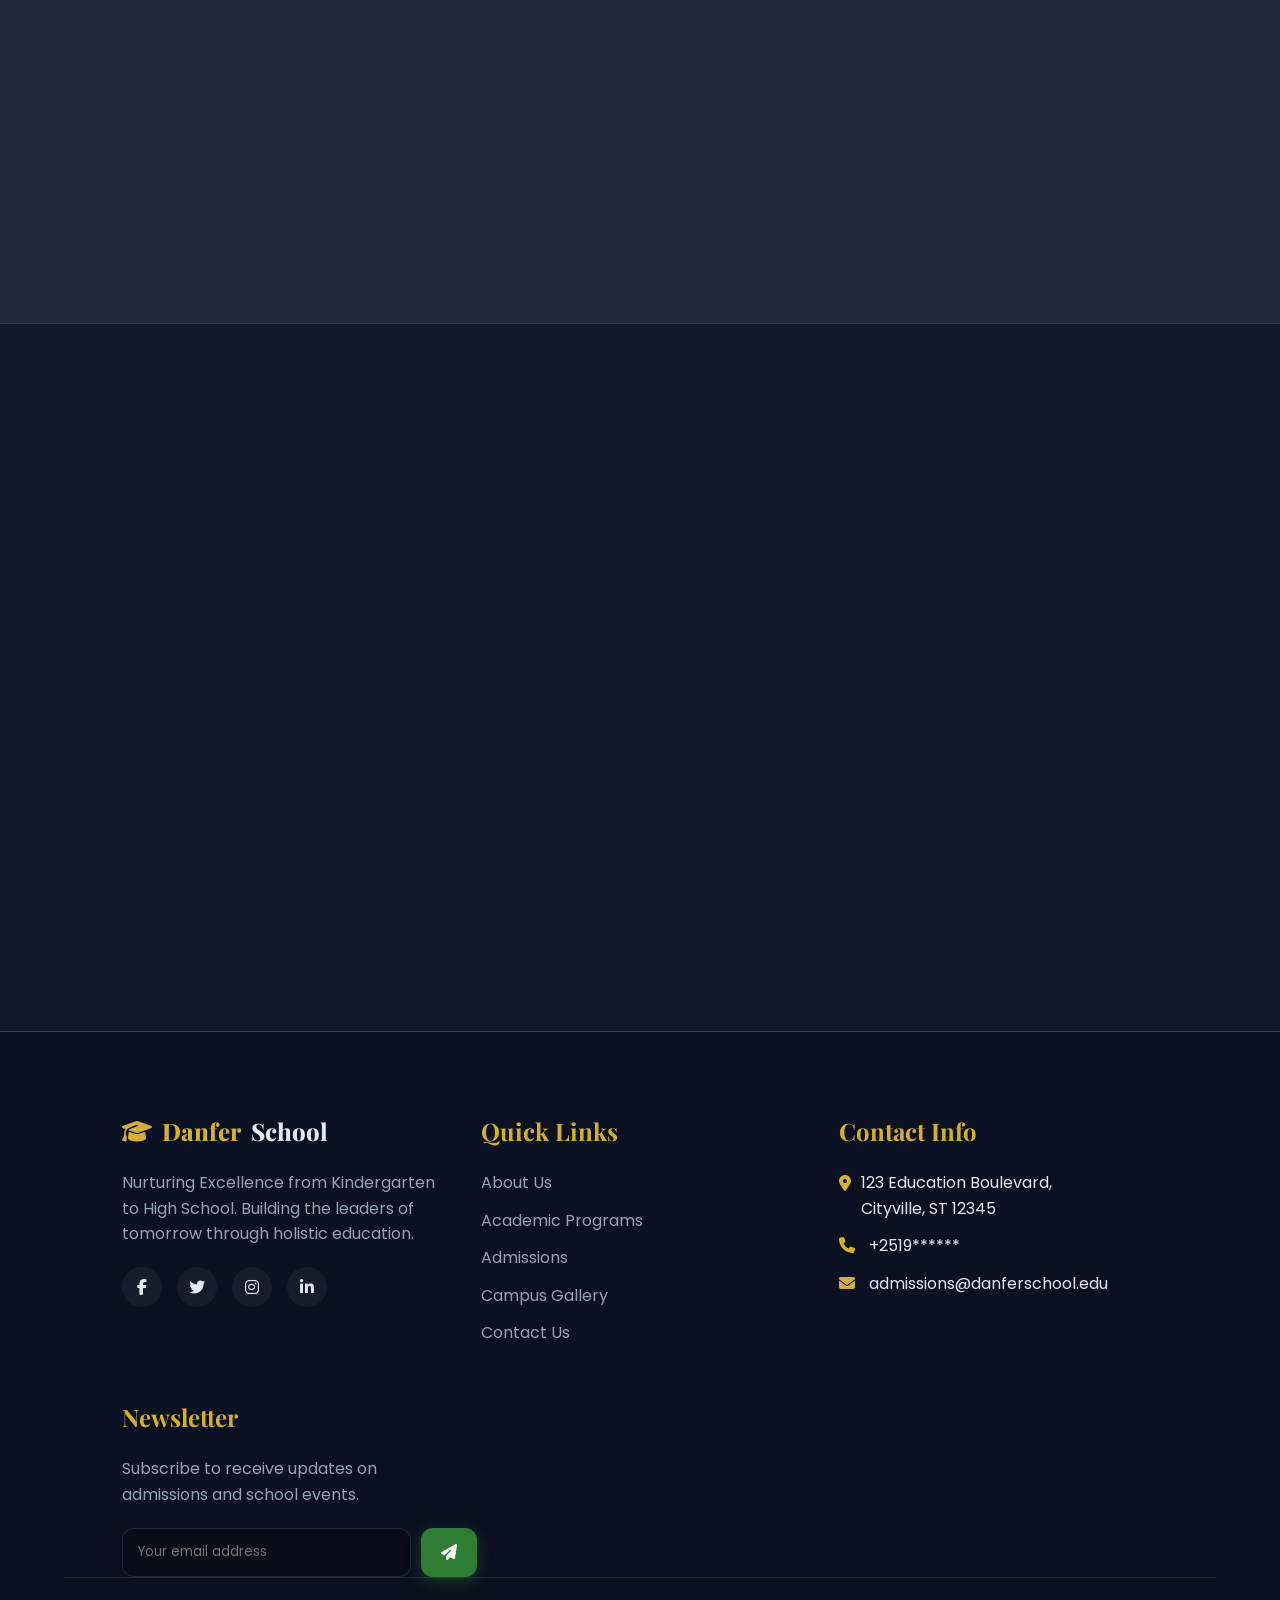
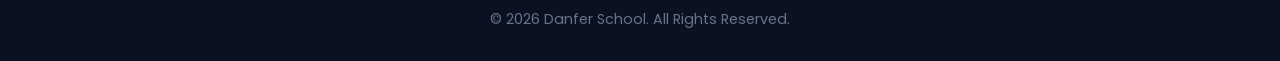
==== commit f37a9c81: "feat: Replace ugly Google widget with custom EN|AM|OR pill switcher" ====
--- a/index.html
+++ b/index.html
@@ -68,7 +68,7 @@
   <a class="skip-link" href="#main-content">Skip to main content</a>
   <div id="preloader"><div class="spinner"></div></div>
 
-  <header>
+  <header class="notranslate">
     <a href="index.html" class="logo"><i class="fa-solid fa-graduation-cap"></i>Danfer<span>School</span></a>
     <nav>
       <ul class="nav-links">
@@ -83,12 +83,18 @@
       </ul>
     </nav>
     <div class="nav-actions">
+      <div id="google_translate_element" class="custom-translate"></div>
+      <div class="lang-switcher notranslate">
+        <button class="active-lang" data-lang="en">EN</button>
+        <button data-lang="am">አማ</button>
+        <button data-lang="om">OR</button>
+      </div>
       <a href="admissions.html" class="btn btn-primary">Apply Now</a>
     </div>
     <button id="menuToggle" class="menu-toggle" aria-label="Open navigation menu" aria-controls="mobileMenu" aria-expanded="false"><i class="fa-solid fa-bars"></i></button>
   </header>
 
-  <div id="mobileMenu" class="mobile-menu" aria-hidden="true">
+  <div id="mobileMenu" class="mobile-menu notranslate" aria-hidden="true">
     <button id="closeMenu" class="close-menu" aria-label="Close navigation menu"><i class="fa-solid fa-xmark"></i></button>
     <ul>
       <li><a href="index.html">Home</a></li>
@@ -103,6 +109,8 @@
   </div>
   <div id="mobileOverlay" class="mobile-overlay" aria-hidden="true"></div>
 
+  <div class="translate-content">
+
   <section class="hero-modern">
     <div class="hero-glow"></div>
     <div class="hero-content reveal">
@@ -122,7 +130,7 @@
     </div>
     
     <div class="hero-media-wrapper reveal stagger-2">
-            <img src="/danfer-school/assets/images/photo-1912510484-612x612.jpg" alt="image of danfer school" loading="lazy">
+      <img src="assets/images/photo-1912510484-612x612.jpg" alt="image of danfer school" loading="lazy">
     </div>
   </section>
 
@@ -294,6 +302,8 @@
       <p>&copy; 2026 Danfer School. All Rights Reserved.</p>
     </div>
   </footer>
+
+  </div>
 
   <button id="backToTop" class="back-to-top" aria-label="Back to Top"><i class="fa-solid fa-arrow-up"></i></button>
   <script src="js/script.js"></script>
@@ -312,5 +322,36 @@
       }
     });
   </script>
+
+  <script>
+    function googleTranslateElementInit() {
+      new google.translate.TranslateElement({
+        pageLanguage: 'en',
+        includedLanguages: 'en,am,om',
+        layout: google.translate.TranslateElement.InlineLayout.SIMPLE
+      }, 'google_translate_element');
+    }
+  </script>
+  <script src="//translate.google.com/translate_a/element.js?cb=googleTranslateElementInit"></script>
+
+  <script>
+    // Custom Language Switcher
+    document.addEventListener('DOMContentLoaded', () => {
+      const langBtns = document.querySelectorAll('.lang-switcher button');
+      langBtns.forEach(btn => {
+        btn.addEventListener('click', () => {
+          const lang = btn.getAttribute('data-lang');
+          langBtns.forEach(b => b.classList.remove('active-lang'));
+          btn.classList.add('active-lang');
+          // Trigger Google Translate
+          const select = document.querySelector('.goog-te-combo');
+          if (select) {
+            select.value = lang;
+            select.dispatchEvent(new Event('change'));
+          }
+        });
+      });
+    });
+  </script>
 </body>
 </html>
--- a/css/styles.css
+++ b/css/styles.css
@@ -0,0 +1,913 @@
+@import url('https://fonts.googleapis.com/css2?family=Playfair+Display:ital,wght@0,400..900;1,400..900&family=Poppins:ital,wght@0,100;0,200;0,300;0,400;0,500;0,600;0,700;0,800;0,900;1,100;1,200;1,300;1,400;1,500;1,600;1,700;1,800;1,900&display=swap');
+
+:root {
+  --primary-green: #2e7d32;
+  --primary-red: #c62828;
+  --primary-blue: #1565c0;
+  --primary-gold: #d4af37;
+
+  --bg-main: #0f172a;
+  --bg-card: #1e293b;
+  --bg-light: #f8fafc;
+
+  --text-main: #e2e8f0;
+  --text-muted: #94a3b8;
+  --text-dark: #0f172a;
+
+  --accent-green: #4caf50;
+  --accent-gold: #facc15;
+
+  --border-color: #334155;
+  --shadow-soft: 0 4px 12px rgba(0, 0, 0, 0.3);
+
+  --btn-primary: var(--primary-green);
+  --btn-secondary: var(--primary-blue);
+  --btn-danger: var(--primary-red);
+  --btn-text: #ffffff;
+
+  --radius: 12px;
+  --transition: 0.3s ease;
+}
+
+[data-theme="light"] {
+  --bg-main: #f8fafc;
+  --bg-card: #ffffff;
+  --bg-light: #e2e8f0;
+
+  --text-main: #0f172a;
+  --text-muted: #64748b;
+  --text-dark: #f8fafc;
+  
+  --border-color: #cbd5e1;
+  --shadow-soft: 0 4px 12px rgba(0, 0, 0, 0.05);
+}
+
+* {
+  margin: 0;
+  padding: 0;
+  box-sizing: border-box;
+}
+
+body {
+  --header-height: 82px;
+  font-family: 'Poppins', sans-serif;
+  background-color: var(--bg-main);
+  color: var(--text-main);
+  line-height: 1.6;
+  overflow-x: hidden;
+  padding-top: var(--header-height);
+  transition: background-color var(--transition), color var(--transition);
+}
+
+header {
+  height: var(--header-height);
+}
+
+@media (max-width: 768px) {
+  body { --header-height: 76px; padding-top: var(--header-height); }
+}
+
+@media (max-width: 480px) {
+  body { --header-height: 72px; padding-top: var(--header-height); }
+}
+
+h1, h2, h3, h4, h5, h6 {
+  font-family: 'Playfair Display', serif;
+  font-weight: 700;
+  color: var(--text-main);
+}
+[data-theme="light"] h1, [data-theme="light"] h2, [data-theme="light"] h3, [data-theme="light"] h4, [data-theme="light"] h5, [data-theme="light"] h6 {
+  color: var(--text-main);
+}
+
+a {
+  text-decoration: none;
+  color: inherit;
+  transition: color var(--transition);
+}
+
+ul {
+  list-style: none;
+}
+
+img {
+  max-width: 100%;
+  height: auto;
+  display: block;
+}
+
+/* Preloader */
+#preloader {
+  position: fixed;
+  top: 0;
+  left: 0;
+  width: 100%;
+  height: 100%;
+  background-color: var(--bg-main);
+  z-index: 9999;
+  display: flex;
+  justify-content: center;
+  align-items: center;
+  transition: opacity 0.5s ease, visibility 0.5s ease;
+}
+
+#preloader.fade-out {
+  opacity: 0;
+  visibility: hidden;
+}
+
+.spinner {
+  width: 50px;
+  height: 50px;
+  border: 5px solid var(--border-color);
+  border-top-color: var(--primary-gold);
+  border-radius: 50%;
+  animation: spin 1s linear infinite;
+}
+
+@keyframes spin {
+  to { transform: rotate(360deg); }
+}
+
+/* Navbar */
+header {
+  position: fixed;
+  top: 0;
+  left: 0;
+  width: 100%;
+  z-index: 1000;
+  padding: 20px 5%;
+  display: flex;
+  justify-content: space-between;
+  align-items: center;
+  transition: padding var(--transition), background var(--transition), backdrop-filter var(--transition);
+}
+
+header.scrolled {
+  padding: 10px 5%;
+  background: rgba(15, 23, 42, 0.85);
+  backdrop-filter: blur(10px);
+  -webkit-backdrop-filter: blur(10px);
+  border-bottom: 1px solid var(--border-color);
+}
+[data-theme="light"] header.scrolled {
+  background: rgba(248, 250, 252, 0.85);
+}
+
+.logo {
+  font-family: 'Playfair Display', serif;
+  font-size: 1.8rem;
+  font-weight: 800;
+  color: var(--primary-gold);
+  display: flex;
+  align-items: center;
+  gap: 10px;
+}
+.logo span {
+  color: var(--text-main);
+}
+
+.nav-links {
+  display: flex;
+  align-items: center;
+  gap: 30px;
+}
+
+.nav-links li a {
+  font-weight: 500;
+  font-size: 1rem;
+  position: relative;
+  padding: 5px 0;
+}
+
+.nav-links li a::after {
+  content: '';
+  position: absolute;
+  bottom: 0;
+  left: 0;
+  width: 0;
+  height: 2px;
+  background-color: var(--primary-gold);
+  transition: width var(--transition);
+}
+
+.nav-links li a:hover::after,
+.nav-links li a.active::after {
+  width: 100%;
+}
+
+.nav-actions {
+  display: flex;
+  align-items: center;
+  gap: 15px;
+}
+
+.btn {
+  display: inline-block;
+  padding: 12px 28px;
+  border-radius: var(--radius);
+  font-weight: 600;
+  cursor: pointer;
+  text-align: center;
+  transition: transform var(--transition), background var(--transition), box-shadow var(--transition);
+  border: none;
+  font-family: 'Poppins', sans-serif;
+  font-size: 1rem;
+  text-decoration: none;
+}
+
+.btn-primary {
+  background-color: var(--btn-primary);
+  color: var(--btn-text);
+  box-shadow: 0 4px 15px rgba(46, 125, 50, 0.4);
+}
+
+.btn-primary:hover {
+  transform: translateY(-3px);
+  background-color: #388e3c;
+  box-shadow: 0 6px 20px rgba(46, 125, 50, 0.6);
+  color: #fff;
+}
+
+.btn-secondary {
+  background-color: transparent;
+  color: var(--text-main);
+  border: 2px solid var(--primary-gold);
+}
+
+.btn-secondary:hover {
+  background-color: var(--primary-gold);
+  color: var(--bg-main);
+  transform: translateY(-3px);
+}
+
+/* Theme Toggle */
+.theme-toggle {
+  background: none;
+  border: none;
+  color: var(--text-main);
+  font-size: 1.2rem;
+  cursor: pointer;
+  width: 40px;
+  height: 40px;
+  border-radius: 50%;
+  display: flex;
+  align-items: center;
+  justify-content: center;
+  background-color: var(--bg-card);
+  transition: background var(--transition), transform var(--transition);
+  box-shadow: var(--shadow-soft);
+}
+
+.theme-toggle:hover {
+  transform: scale(1.1);
+  background-color: var(--border-color);
+}
+
+/* Mobile Menu Toggle */
+.menu-toggle {
+  display: none;
+  background: none;
+  border: none;
+  color: var(--text-main);
+  font-size: 1.8rem;
+  cursor: pointer;
+}
+
+.skip-link {
+  position: absolute;
+  top: -40px;
+  left: 0;
+  background: var(--primary-gold);
+  color: var(--bg-main);
+  padding: 10px 16px;
+  z-index: 1100;
+  transition: top 0.2s ease;
+  border-radius: 0 0 8px 0;
+  font-weight: 700;
+}
+
+.skip-link:focus {
+  top: 0;
+}
+
+:focus-visible,
+button:focus-visible,
+a:focus-visible,
+input:focus-visible,
+textarea:focus-visible,
+select:focus-visible {
+  outline: 3px solid var(--primary-gold);
+  outline-offset: 2px;
+}
+
+@media (prefers-reduced-motion: reduce) {
+  * {
+    animation-duration: 0.01ms !important;
+    animation-iteration-count: 1 !important;
+    transition-duration: 0.01ms !important;
+    scroll-behavior: auto !important;
+  }
+}
+
+/* Layout Utilities */
+section, .page-header {
+  padding: 80px 5%;
+}
+
+.container-max {
+  max-width: 1200px;
+  margin: 0 auto;
+  width: 100%;
+}
+
+.section-title {
+  text-align: center;
+  margin-bottom: 60px;
+}
+
+.section-title h2 {
+  font-size: 2.5rem;
+  margin-bottom: 15px;
+}
+
+.section-title h2 span {
+  color: var(--primary-gold);
+}
+
+.section-title p {
+  color: var(--text-muted);
+  max-width: 600px;
+  margin: 0 auto;
+}
+
+/* Cards Shared Styles */
+.card-grid, .footer-grid, .faculty-grid, .gallery-grid, .programs-grid, .bento-grid, .events-container, .contact-container, .admissions-container {
+  max-width: 1200px;
+  margin-left: auto;
+  margin-right: auto;
+}
+
+.card-grid {
+  display: grid;
+  grid-template-columns: repeat(auto-fit, minmax(300px, 1fr));
+  gap: 30px;
+}
+
+.card {
+  background-color: var(--bg-card);
+  border-radius: var(--radius);
+  padding: 30px;
+  border: 1px solid var(--border-color);
+  box-shadow: var(--shadow-soft);
+  transition: transform var(--transition), box-shadow var(--transition), border-color var(--transition);
+  position: relative;
+  overflow: hidden;
+  display: flex;
+  flex-direction: column;
+}
+
+.card:hover {
+  transform: translateY(-10px);
+  box-shadow: 0 10px 25px rgba(0, 0, 0, 0.5);
+  border-color: var(--primary-gold);
+}
+[data-theme="light"] .card:hover {
+  box-shadow: 0 10px 25px rgba(0, 0, 0, 0.1);
+}
+
+.card-icon {
+  font-size: 2.5rem;
+  color: var(--primary-gold);
+  margin-bottom: 20px;
+}
+
+.card-title {
+  font-size: 1.5rem;
+  margin-bottom: 15px;
+  color: var(--text-main);
+}
+
+.card p {
+  color: var(--text-muted);
+  flex-grow: 1;
+}
+
+.card-img {
+  width: 100%;
+  height: 220px;
+  object-fit: cover;
+  border-radius: var(--radius) var(--radius) 0 0;
+  margin: -30px -30px 20px -30px;
+  width: calc(100% + 60px);
+}
+
+/* Footer */
+footer {
+  background-color: #0b1120;
+  padding: 80px 5% 30px;
+  border-top: 1px solid var(--border-color);
+  color: #e2e8f0;
+}
+[data-theme="light"] footer {
+  background-color: #0f172a;
+  color: #f8fafc;
+}
+
+.footer-grid {
+  display: grid;
+  grid-template-columns: repeat(auto-fit, minmax(250px, 1fr));
+  gap: 40px;
+  margin-bottom: 40px;
+}
+
+.footer-col h3 {
+  font-size: 1.5rem;
+  color: var(--primary-gold);
+  margin-bottom: 20px;
+}
+
+.footer-col p {
+  color: #94a3b8;
+  margin-bottom: 15px;
+}
+
+.footer-col ul li {
+  margin-bottom: 12px;
+}
+
+.footer-col ul li a {
+  color: #94a3b8;
+  transition: color var(--transition), padding-left var(--transition);
+}
+
+.footer-col ul li a:hover {
+  color: var(--primary-gold);
+  padding-left: 5px;
+}
+
+.social-icons {
+  display: flex;
+  gap: 15px;
+  margin-top: 20px;
+}
+
+.social-icons a {
+  display: flex;
+  align-items: center;
+  justify-content: center;
+  width: 40px;
+  height: 40px;
+  background-color: rgba(255,255,255,0.05);
+  border-radius: 50%;
+  color: #e2e8f0;
+  transition: background var(--transition), transform var(--transition);
+}
+
+.social-icons a:hover {
+  background-color: var(--primary-gold);
+  transform: translateY(-3px);
+  color: #0f172a;
+}
+
+.newsletter-form {
+  display: flex;
+  gap: 10px;
+  margin-top: 20px;
+}
+
+.newsletter-form input {
+  flex: 1;
+  padding: 12px 15px;
+  border-radius: var(--radius);
+  border: 1px solid rgba(255,255,255,0.1);
+  background-color: rgba(0,0,0,0.2);
+  color: #e2e8f0;
+  outline: none;
+  font-family: 'Poppins', sans-serif;
+}
+
+.newsletter-form input:focus {
+  border-color: var(--primary-gold);
+}
+
+.footer-bottom {
+  text-align: center;
+  padding-top: 30px;
+  border-top: 1px solid rgba(255,255,255,0.1);
+  color: #64748b;
+  font-size: 0.9rem;
+}
+
+/* Animations - Reveal */
+.reveal {
+  opacity: 0;
+  transform: translateY(50px);
+  transition: all 0.8s ease;
+}
+
+.reveal.active {
+  opacity: 1;
+  transform: translateY(0);
+}
+
+.stagger-1 { transition-delay: 0.1s; }
+.stagger-2 { transition-delay: 0.2s; }
+.stagger-3 { transition-delay: 0.3s; }
+.stagger-4 { transition-delay: 0.4s; }
+
+/* Mobile Menu Styles */
+.mobile-menu {
+  position: fixed;
+  top: 0;
+  right: -100%;
+  width: 100%;
+  height: 100vh;
+  background-color: var(--bg-main);
+  z-index: 1200;
+  display: flex;
+  flex-direction: column;
+  justify-content: center;
+  align-items: center;
+  transition: right 0.4s cubic-bezier(0.77, 0, 0.175, 1);
+}
+
+.mobile-overlay {
+  position: fixed;
+  inset: 0;
+  background: rgba(0,0,0,0.5);
+  opacity: 0;
+  visibility: hidden;
+  transition: opacity var(--transition);
+  z-index: 1150;
+}
+
+.mobile-overlay.open {
+  opacity: 1;
+  visibility: visible;
+}
+
+.mobile-menu.open {
+  right: 0;
+}
+
+.mobile-menu ul {
+  text-align: center;
+  margin-bottom: 40px;
+}
+
+.mobile-menu ul li {
+  margin: 25px 0;
+}
+
+.mobile-menu ul li a {
+  font-size: 1.8rem;
+  font-family: 'Playfair Display', serif;
+  color: var(--text-main);
+  transition: color var(--transition);
+}
+
+.mobile-menu ul li a:hover {
+  color: var(--primary-gold);
+}
+
+.close-menu {
+  position: absolute;
+  top: 30px;
+  right: 5%;
+  background: none;
+  border: none;
+  color: var(--text-main);
+  font-size: 2.5rem;
+  cursor: pointer;
+}
+
+/* Back to top */
+.back-to-top {
+  position: fixed;
+  bottom: 30px;
+  right: 30px;
+  width: 50px;
+  height: 50px;
+  background-color: var(--primary-gold);
+  color: #0f172a;
+  border-radius: 50%;
+  display: flex;
+  align-items: center;
+  justify-content: center;
+  font-size: 1.2rem;
+  cursor: pointer;
+  opacity: 0;
+  visibility: hidden;
+  transition: all var(--transition);
+  z-index: 900;
+  border: none;
+  box-shadow: var(--shadow-soft);
+}
+
+.back-to-top.show {
+  opacity: 1;
+  visibility: visible;
+}
+
+.back-to-top:hover {
+  transform: translateY(-5px);
+  background-color: #eab308;
+}
+
+/* Page Header Shared */
+.page-header {
+  padding-top: 150px;
+  padding-bottom: 80px;
+  background: linear-gradient(rgba(15,23,42,0.8), rgba(15,23,42,0.9)), url('../assets/images/placeholder.jpg') center/cover;
+  text-align: center;
+  position: relative;
+}
+
+.hero-modern {
+  padding-top: 160px;
+  padding-bottom: 80px;
+  position: relative;
+  z-index: 1;
+}
+
+.announcement-banner {
+  position: relative;
+  z-index: 2;
+  margin-top: 8px;
+}
+
+header {
+  z-index: 1101;
+}
+[data-theme="light"] .page-header {
+  background: linear-gradient(rgba(46, 125, 50, 0.85), rgba(46, 125, 50, 0.9)), url('../assets/images/placeholder.jpg') center/cover;
+}
+
+.page-header h1 {
+  font-size: 3.5rem;
+  margin-bottom: 15px;
+  color: #ffffff;
+}
+
+.page-header p {
+  font-size: 1.1rem;
+  color: #e2e8f0;
+  max-width: 600px;
+  margin: 0 auto;
+}
+
+/* Breadcrumbs */
+.breadcrumbs {
+  margin-top: 20px;
+  display: flex;
+  justify-content: center;
+  gap: 10px;
+  color: var(--primary-gold);
+  font-size: 0.9rem;
+}
+
+.breadcrumbs a {
+  color: #e2e8f0;
+}
+.breadcrumbs a:hover {
+  text-decoration: underline;
+}
+
+/* Responsive */
+@media (max-width: 1099px) {
+  .nav-links, .nav-actions .btn {
+    display: none;
+  }
+  
+  .menu-toggle {
+    display: block;
+  }
+
+  .nav-actions {
+    gap: 10px;
+  }
+}
+
+@media (max-width: 768px) {
+  .section-title h2 {
+    font-size: 2rem;
+  }
+  
+  .page-header h1 {
+    font-size: 2.5rem;
+  }
+  
+  .card-grid {
+    grid-template-columns: 1fr;
+  }
+  
+  section {
+    padding: 60px 5%;
+  }
+}
+
+/* Precise Breakpoints & Responsive Architecture */
+html, body {
+  overflow-x: hidden;
+  min-width: 320px;
+}
+
+header {
+  width: 100%;
+  padding: 15px 5%;
+}
+
+section, .page-header {
+  padding: 80px 5%;
+}
+
+.container-max {
+  max-width: 1200px;
+  margin: 0 auto;
+  width: 100%;
+}
+
+.section-title {
+  text-align: center;
+  margin-bottom: 60px;
+}
+
+@media (max-width: 1280px) {
+  .container, .card-grid, .footer-grid, .faculty-grid, .gallery-grid, .programs-grid, .bento-grid, .events-container, .contact-container, .admissions-container {
+    padding-left: 5%;
+    padding-right: 5%;
+    max-width: 1200px;
+    margin: 0 auto;
+  }
+
+  .page-header h1 {
+    font-size: 3rem;
+  }
+}
+
+@media (max-width: 1024px) {
+  .section-title h2 { font-size: 2.3rem; }
+  .nav-links { gap: 15px; }
+  .bento-grid { grid-template-columns: repeat(2, 1fr); }
+}
+
+@media (max-width: 768px) {
+  .nav-links, .nav-actions { display: none; }
+  .menu-toggle { display: block; }
+
+  section, .page-header {
+    padding: 40px 5% !important;
+  }
+
+  .hero-modern {
+    padding-top: 120px !important;
+  }
+
+  .page-header h1 { font-size: 2.2rem !important; }
+  .section-title h2 { font-size: 2rem !important; }
+  .section-title { margin-bottom: 30px; }
+
+  .card-grid, .footer-grid, .faculty-grid, .gallery-grid, .programs-grid, .bento-grid {
+    grid-template-columns: 1fr !important;
+    gap: 20px !important;
+  }
+
+  .bento-large, .bento-wide, .bento-square {
+    grid-column: span 1 !important;
+    grid-row: span 1 !important;
+    min-height: 220px !important;
+  }
+
+  .card-img, .faculty-img, .news-img, .program-image {
+    height: auto !important;
+    width: 100% !important;
+    max-width: 100% !important;
+    margin: 0 !important;
+  }
+
+  .program-section, .info-item, .event-card, .notice-banner {
+    flex-direction: column !important;
+    align-items: flex-start !important;
+  }
+  .program-section:nth-child(even) {
+    flex-direction: column !important;
+  }
+
+  .admissions-info, .admissions-form-wrapper, .contact-info, .contact-form-wrapper, .upcoming-events, .latest-news {
+    width: 100% !important;
+    min-width: 100% !important;
+  }
+
+  .btn {
+    width: 100% !important;
+    display: block !important;
+    text-align: center !important;
+    margin-bottom: 15px;
+  }
+
+  .hero-btns {
+    display: flex;
+    flex-direction: column;
+    width: 100%;
+    gap: 12px;
+  }
+
+  .search-filter-section { flex-direction: column; align-items: stretch; }
+  .search-box { max-width: 100%; margin-bottom: 10px; }
+  .gallery-filters { overflow-x: auto; white-space: nowrap; padding-bottom: 10px; justify-content: flex-start; }
+}
+
+@media (max-width: 480px) {
+  section, .page-header {
+    padding: 30px 5% !important;
+  }
+
+  .logo { font-size: 1.5rem; }
+  .hero-title { font-size: 2rem !important; }
+  .section-title h2 { font-size: 1.8rem !important; }
+  .page-header p { font-size: 0.95rem; }
+
+  .event-date {
+    padding: 15px !important;
+    min-width: unset !important;
+    width: 100% !important;
+    flex-direction: row !important;
+    justify-content: space-between !important;
+  }
+}
+
+/* --- Google Translate Customization --- */
+
+/* Hide ONLY the top banner bar, NOT the widget itself */
+.goog-te-banner-frame.skiptranslate {
+  display: none !important;
+}
+body {
+  top: 0 !important;
+}
+
+/* Hide the default Google widget - we use our custom pills instead */
+.custom-translate {
+  display: none !important;
+}
+
+/* Custom Language Pill Switcher */
+.lang-switcher {
+  display: flex;
+  align-items: center;
+  gap: 0;
+  background: rgba(255,255,255,0.06);
+  border: 1px solid rgba(255,255,255,0.12);
+  border-radius: 30px;
+  padding: 3px;
+  margin-right: 12px;
+}
+[data-theme="light"] .lang-switcher {
+  background: rgba(0,0,0,0.04);
+  border-color: rgba(0,0,0,0.1);
+}
+
+.lang-switcher button {
+  background: transparent;
+  border: none;
+  color: var(--text-muted);
+  font-family: 'Poppins', sans-serif;
+  font-size: 0.8rem;
+  font-weight: 600;
+  padding: 6px 14px;
+  border-radius: 25px;
+  cursor: pointer;
+  transition: all var(--transition);
+  letter-spacing: 0.5px;
+  white-space: nowrap;
+  line-height: 1.2;
+}
+.lang-switcher button:hover {
+  color: var(--text-main);
+  background: rgba(255,255,255,0.06);
+}
+.lang-switcher button.active-lang {
+  background: var(--primary-gold);
+  color: #0f172a;
+  box-shadow: 0 2px 8px rgba(212,175,55,0.35);
+}
+
+/* Hover highlights override */
+.goog-text-highlight {
+  background-color: transparent !important;
+  box-shadow: none !important;
+}
+
+/* Responsive */
+@media (max-width: 1099px) {
+  .lang-switcher {
+    margin-right: 10px;
+  }
+}
+@media (max-width: 480px) {
+  .lang-switcher button {
+    padding: 5px 10px;
+    font-size: 0.72rem;
+  }
+}
